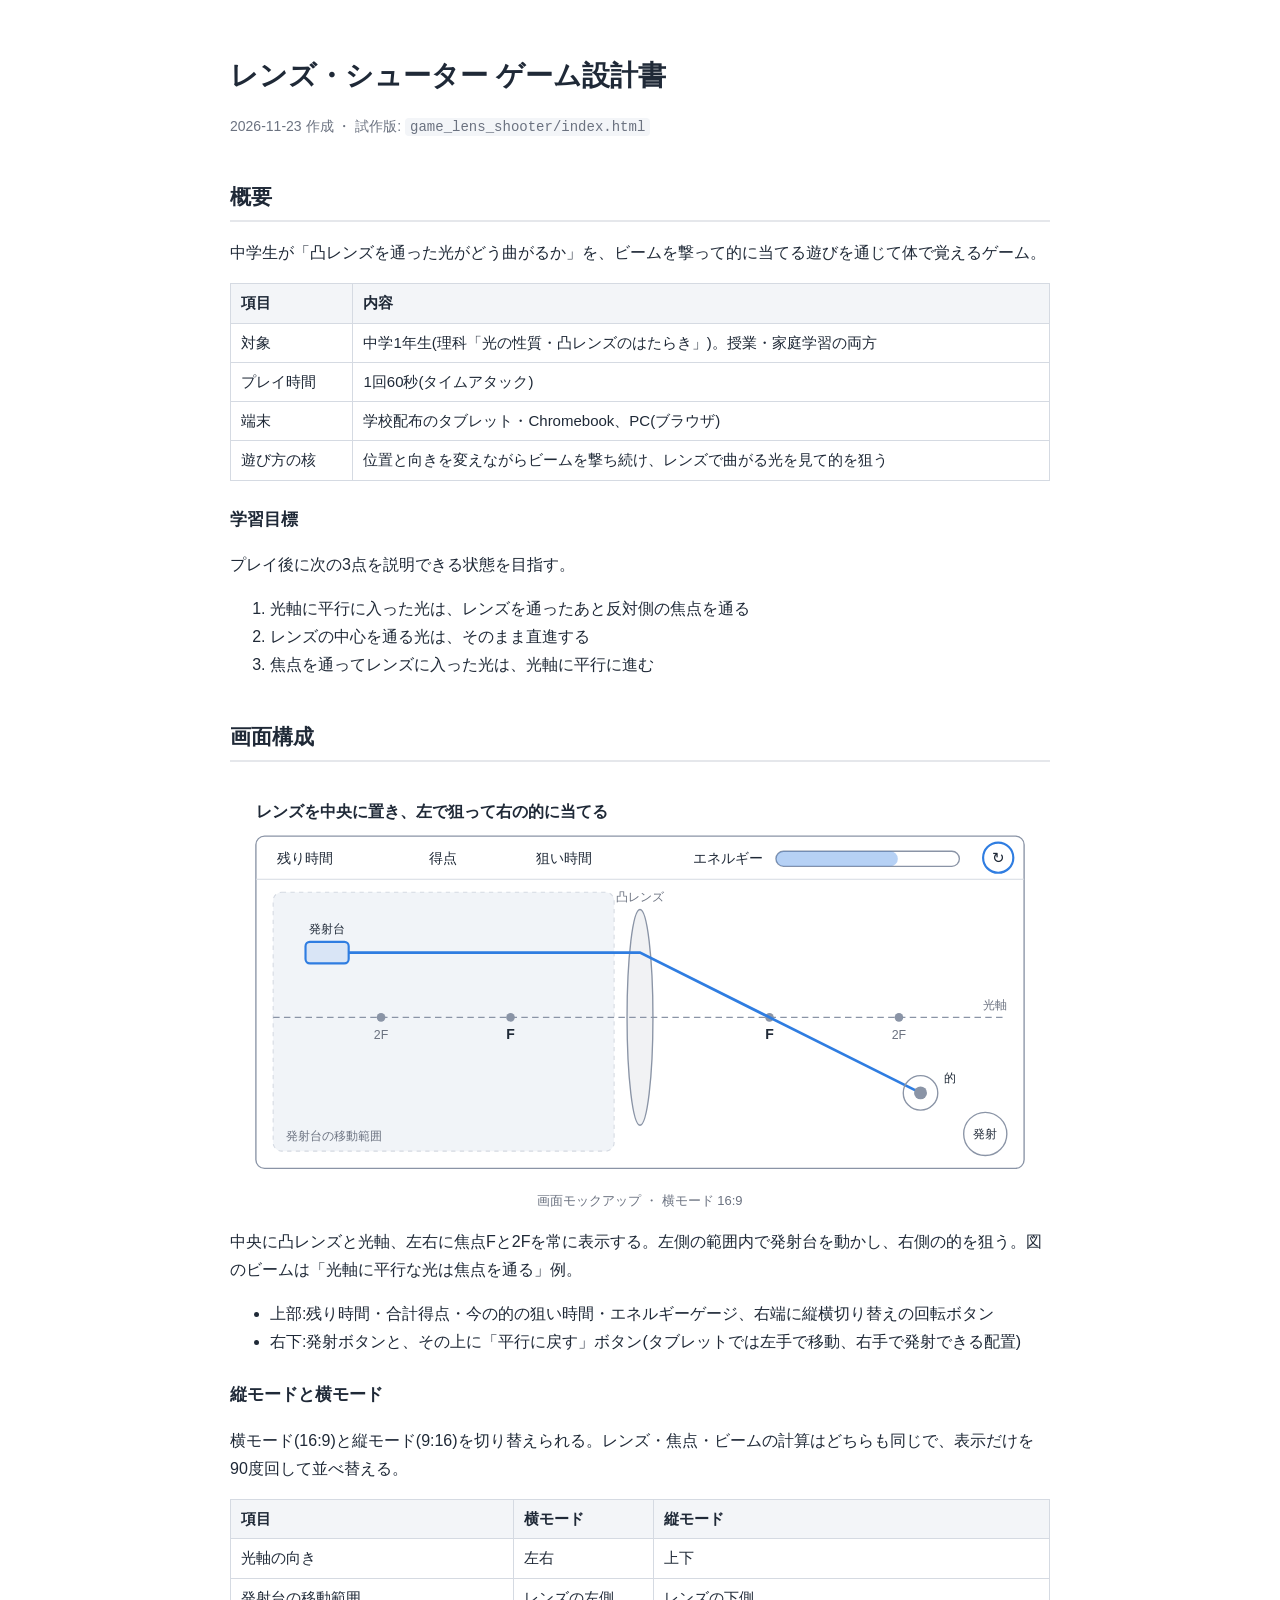
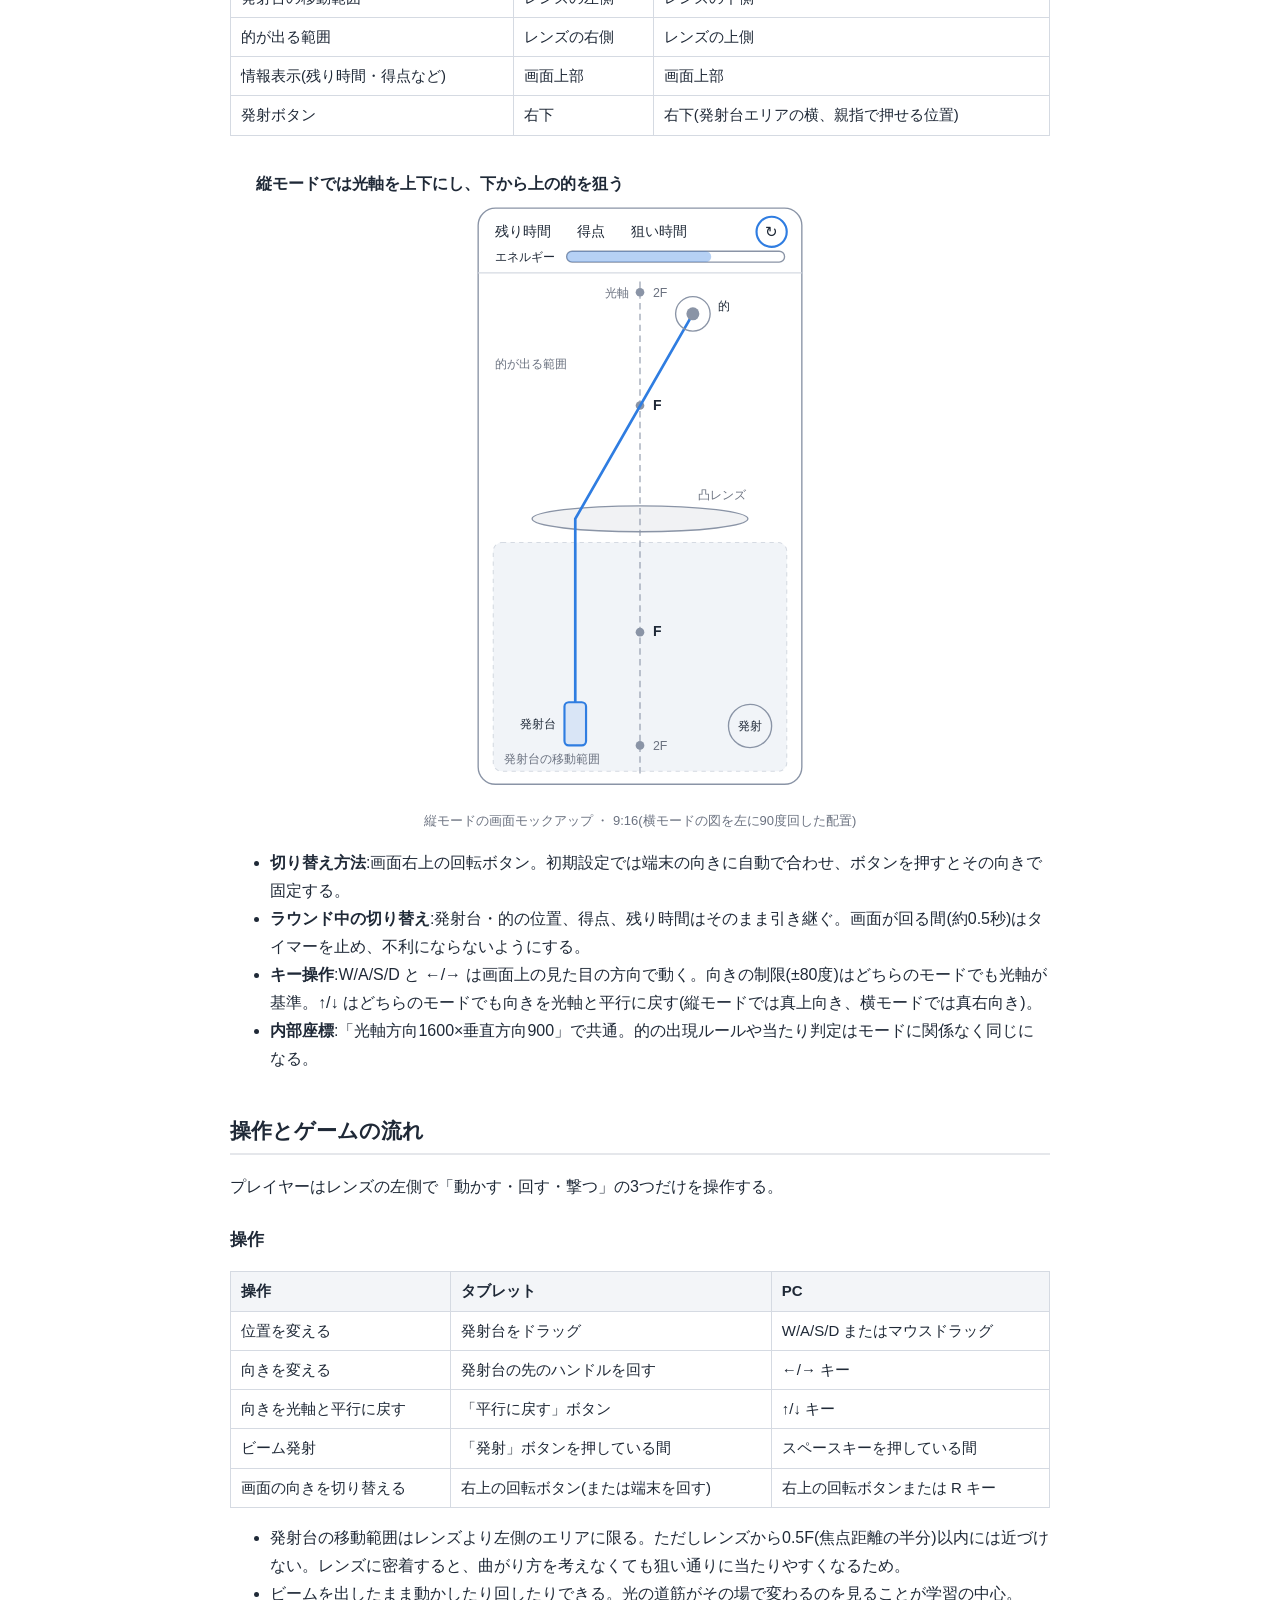
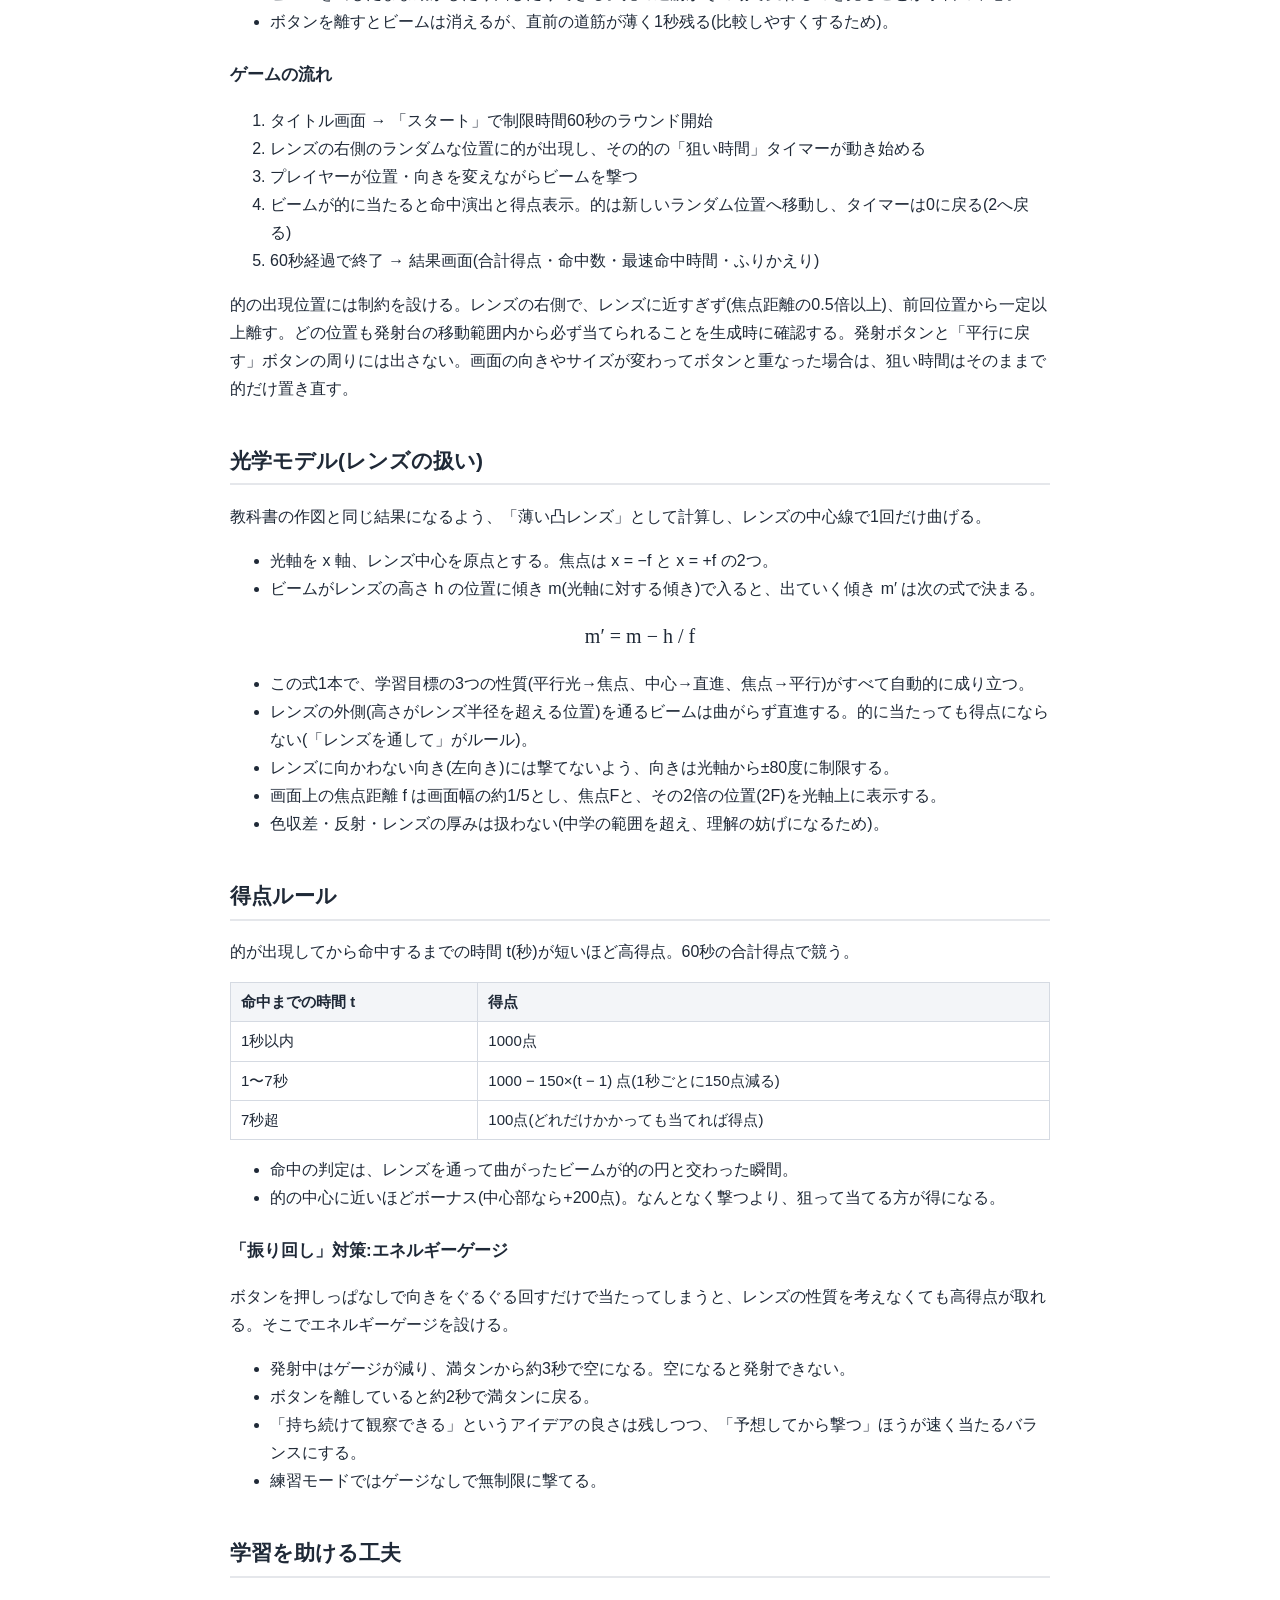
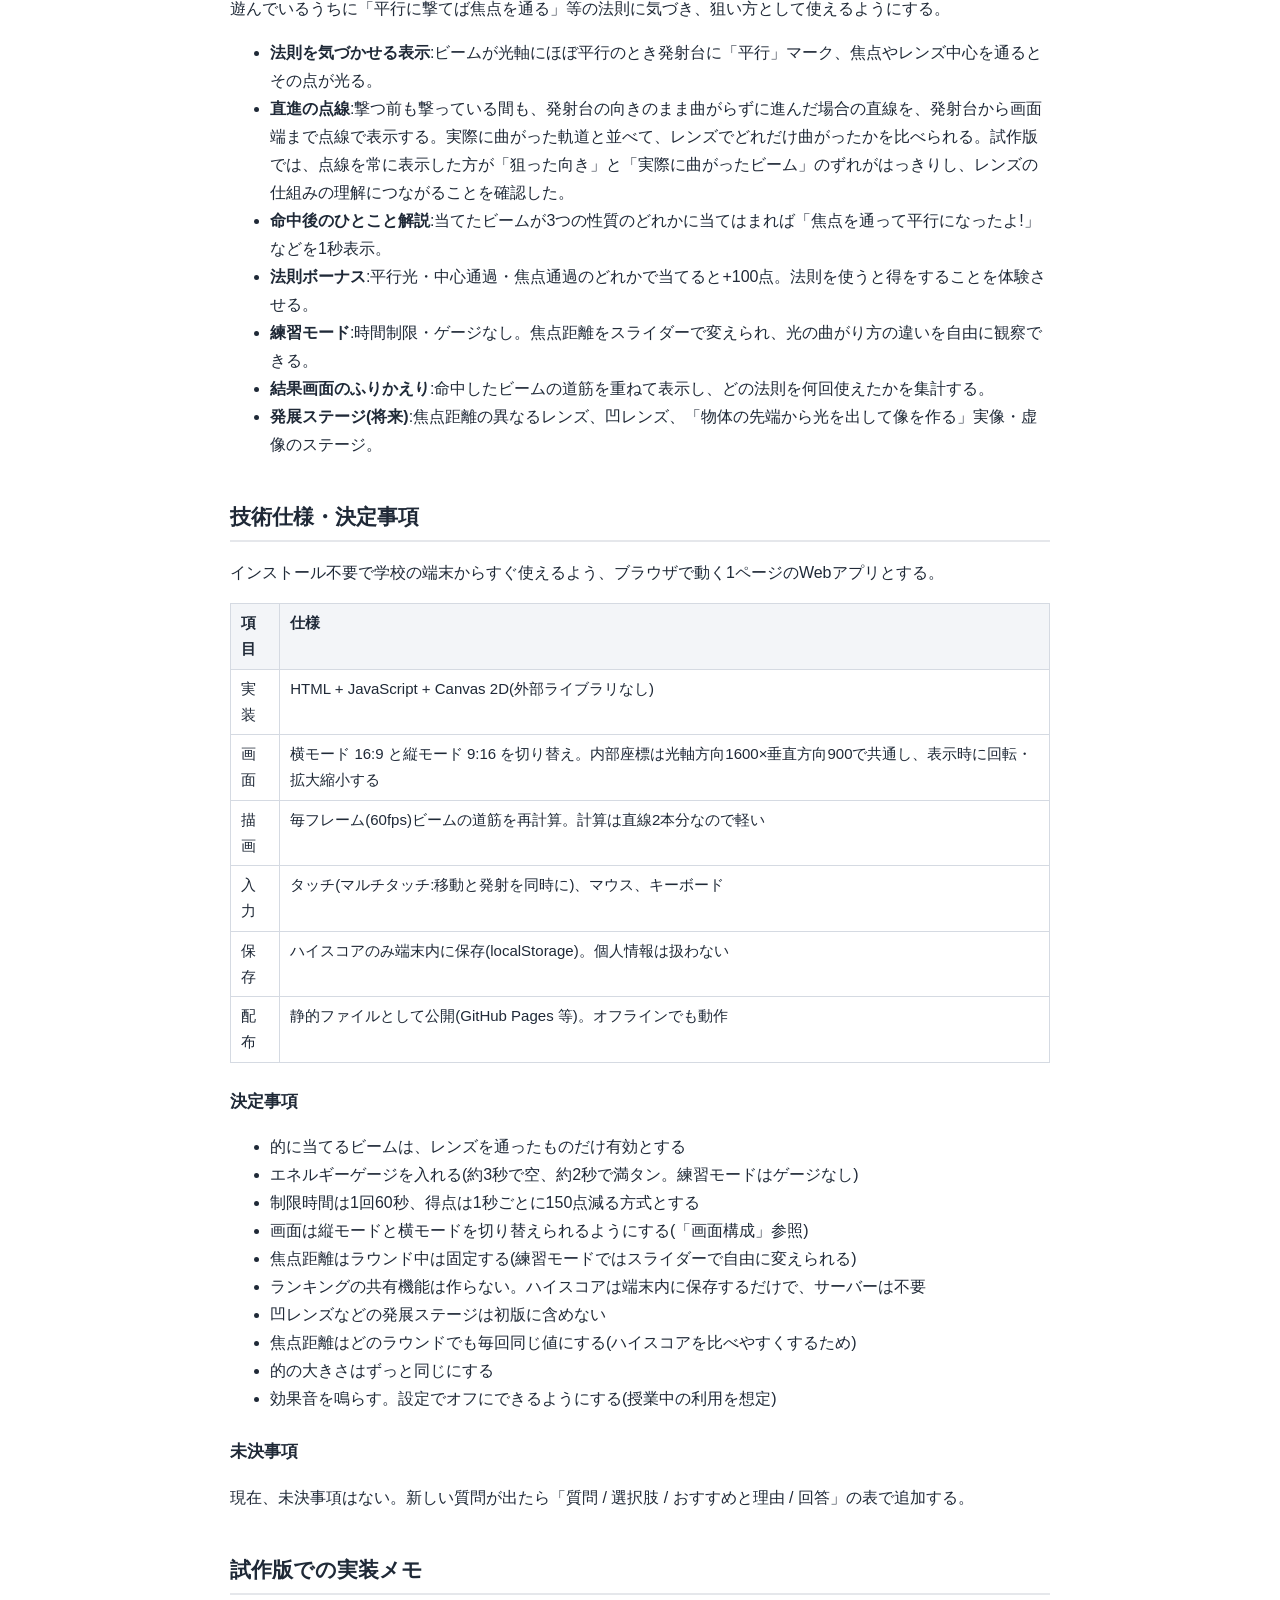
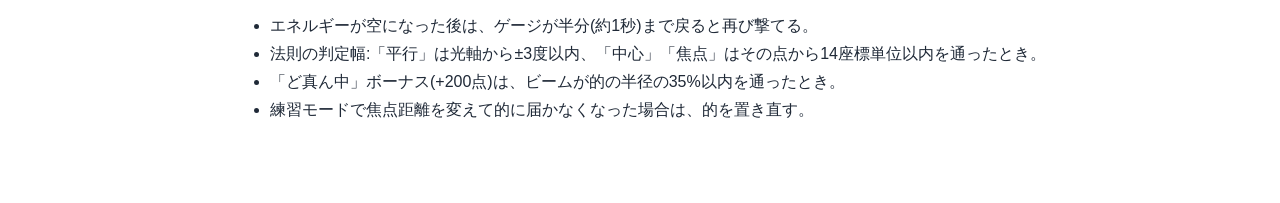
==== docs/design.html @ e532ee66 "レンズ・シューター試作版と設計書を追加 中学生向けに凸レンズのはたらきを学ぶブラウザゲームの試作版。 発射台からビームを撃ち、凸レンズを通して的に当てる(60秒タイムアタック)。  - 薄レンズ近似(" ====
<!DOCTYPE html>
<html lang="ja">
<head>
<meta charset="UTF-8">
<meta name="viewport" content="width=device-width, initial-scale=1">
<title>レンズ・シューター ゲーム設計書</title>
<style>
  body { max-width: 820px; margin: 0 auto; padding: 32px 20px 64px; font-family: "Hiragino Kaku Gothic ProN", "Noto Sans JP", "Yu Gothic", Meiryo, sans-serif; line-height: 1.75; color: #1f2937; }
  h1 { font-size: 28px; margin-bottom: 4px; }
  h2 { font-size: 21px; margin-top: 40px; padding-bottom: 4px; border-bottom: 2px solid #e5e7eb; }
  h3 { font-size: 17px; margin-top: 24px; }
  .meta { color: #6b7280; font-size: 14px; }
  table { border-collapse: collapse; width: 100%; margin: 12px 0; font-size: 15px; }
  th, td { border: 1px solid #d5dae2; padding: 6px 10px; text-align: left; vertical-align: top; }
  th { background: #f3f5f8; }
  figure { margin: 16px 0; }
  figcaption { font-size: 13px; color: #6b7280; text-align: center; }
  svg { width: 100%; height: auto; display: block; }
  .formula { text-align: center; font-size: 20px; font-family: "Times New Roman", serif; margin: 12px 0; }
  code { background: #f3f5f8; padding: 1px 5px; border-radius: 4px; }
</style>
</head>
<body>

<h1>レンズ・シューター ゲーム設計書</h1>
<p class="meta">2026-11-23 作成 ・ 試作版: <code>game_lens_shooter/index.html</code></p>

<h2>概要</h2>
<p>中学生が「凸レンズを通った光がどう曲がるか」を、ビームを撃って的に当てる遊びを通じて体で覚えるゲーム。</p>
<table>
  <tr><th>項目</th><th>内容</th></tr>
  <tr><td>対象</td><td>中学1年生(理科「光の性質・凸レンズのはたらき」)。授業・家庭学習の両方</td></tr>
  <tr><td>プレイ時間</td><td>1回60秒(タイムアタック)</td></tr>
  <tr><td>端末</td><td>学校配布のタブレット・Chromebook、PC(ブラウザ)</td></tr>
  <tr><td>遊び方の核</td><td>位置と向きを変えながらビームを撃ち続け、レンズで曲がる光を見て的を狙う</td></tr>
</table>
<h3>学習目標</h3>
<p>プレイ後に次の3点を説明できる状態を目指す。</p>
<ol>
  <li>光軸に平行に入った光は、レンズを通ったあと反対側の焦点を通る</li>
  <li>レンズの中心を通る光は、そのまま直進する</li>
  <li>焦点を通ってレンズに入った光は、光軸に平行に進む</li>
</ol>

<h2>画面構成</h2>
<figure>
<svg viewBox="0 0 760 380" role="img" aria-label="横モードの画面モックアップ" font-size="13">
  <text x="24" y="34" font-size="15" font-weight="600" fill="#1f2937">レンズを中央に置き、左で狙って右の的に当てる</text>
  <rect x="24" y="52" width="712" height="308" rx="8" fill="none" stroke="#8a94a6" stroke-width="1.25"/>
  <line x1="24" y1="92" x2="736" y2="92" stroke="#d5dae2"/>
  <text x="44" y="77" fill="#1f2937">残り時間</text>
  <text x="184" y="77" fill="#1f2937">得点</text>
  <text x="284" y="77" fill="#1f2937">狙い時間</text>
  <text x="494" y="77" text-anchor="end" fill="#1f2937">エネルギー</text>
  <rect x="506" y="66" width="170" height="14" rx="7" fill="none" stroke="#8a94a6" stroke-width="1.25"/>
  <rect x="506" y="66" width="113" height="14" rx="7" fill="#2f7de1" fill-opacity="0.35"/>
  <circle cx="712" cy="72" r="14" fill="none" stroke="#2f7de1" stroke-width="2"/>
  <text x="712" y="77" text-anchor="middle" font-size="14" fill="#1f2937">↻</text>
  <rect x="40" y="104" width="316" height="240" rx="8" fill="#f1f4f8" stroke="#d5dae2" stroke-dasharray="4 4"/>
  <text x="52" y="334" font-size="11.5" fill="#6b7280">発射台の移動範囲</text>
  <line x1="40" y1="220" x2="720" y2="220" stroke="#8a94a6" stroke-dasharray="6 4"/>
  <circle cx="140" cy="220" r="4" fill="#8a94a6"/><circle cx="260" cy="220" r="4" fill="#8a94a6"/>
  <circle cx="500" cy="220" r="4" fill="#8a94a6"/><circle cx="620" cy="220" r="4" fill="#8a94a6"/>
  <text x="720" y="212" text-anchor="end" font-size="11.5" fill="#6b7280">光軸</text>
  <text x="140" y="240" text-anchor="middle" font-size="11.5" fill="#6b7280">2F</text>
  <text x="260" y="240" text-anchor="middle" font-weight="600" fill="#1f2937">F</text>
  <text x="500" y="240" text-anchor="middle" font-weight="600" fill="#1f2937">F</text>
  <text x="620" y="240" text-anchor="middle" font-size="11.5" fill="#6b7280">2F</text>
  <ellipse cx="380" cy="220" rx="12" ry="100" fill="#8a94a6" fill-opacity="0.12" stroke="#8a94a6" stroke-width="1.25"/>
  <text x="380" y="112" text-anchor="middle" font-size="11.5" fill="#6b7280">凸レンズ</text>
  <path d="M110 160H380L640 290" fill="none" stroke="#2f7de1" stroke-width="2.5"/>
  <rect x="70" y="150" width="40" height="20" rx="4" fill="#2f7de1" fill-opacity="0.12" stroke="#2f7de1" stroke-width="2"/>
  <text x="90" y="142" text-anchor="middle" font-size="11.5" fill="#1f2937">発射台</text>
  <circle cx="640" cy="290" r="16" fill="none" stroke="#8a94a6" stroke-width="1.25"/>
  <circle cx="640" cy="290" r="6" fill="#8a94a6"/>
  <text x="662" y="280" font-size="11.5" fill="#1f2937">的</text>
  <circle cx="700" cy="328" r="20" fill="none" stroke="#8a94a6" stroke-width="1.25"/>
  <text x="700" y="332" text-anchor="middle" font-size="11.5" fill="#1f2937">発射</text>
</svg>
<figcaption>画面モックアップ ・ 横モード 16:9</figcaption>
</figure>
<p>中央に凸レンズと光軸、左右に焦点Fと2Fを常に表示する。左側の範囲内で発射台を動かし、右側の的を狙う。図のビームは「光軸に平行な光は焦点を通る」例。</p>
<ul>
  <li>上部:残り時間・合計得点・今の的の狙い時間・エネルギーゲージ、右端に縦横切り替えの回転ボタン</li>
  <li>右下:発射ボタンと、その上に「平行に戻す」ボタン(タブレットでは左手で移動、右手で発射できる配置)</li>
</ul>

<h3>縦モードと横モード</h3>
<p>横モード(16:9)と縦モード(9:16)を切り替えられる。レンズ・焦点・ビームの計算はどちらも同じで、表示だけを90度回して並べ替える。</p>
<table>
  <tr><th>項目</th><th>横モード</th><th>縦モード</th></tr>
  <tr><td>光軸の向き</td><td>左右</td><td>上下</td></tr>
  <tr><td>発射台の移動範囲</td><td>レンズの左側</td><td>レンズの下側</td></tr>
  <tr><td>的が出る範囲</td><td>レンズの右側</td><td>レンズの上側</td></tr>
  <tr><td>情報表示(残り時間・得点など)</td><td>画面上部</td><td>画面上部</td></tr>
  <tr><td>発射ボタン</td><td>右下</td><td>右下(発射台エリアの横、親指で押せる位置)</td></tr>
</table>
<figure>
<svg viewBox="0 0 760 610" role="img" aria-label="縦モードの画面モックアップ" font-size="13">
  <text x="24" y="34" font-size="15" font-weight="600" fill="#1f2937">縦モードでは光軸を上下にし、下から上の的を狙う</text>
  <rect x="230" y="52" width="300" height="534" rx="16" fill="none" stroke="#8a94a6" stroke-width="1.25"/>
  <line x1="230" y1="112" x2="530" y2="112" stroke="#d5dae2"/>
  <text x="246" y="78" fill="#1f2937">残り時間</text>
  <text x="322" y="78" fill="#1f2937">得点</text>
  <text x="372" y="78" fill="#1f2937">狙い時間</text>
  <text x="246" y="101" font-size="11.5" fill="#1f2937">エネルギー</text>
  <rect x="312" y="92" width="202" height="10" rx="5" fill="none" stroke="#8a94a6" stroke-width="1.25"/>
  <rect x="312" y="92" width="134" height="10" rx="5" fill="#2f7de1" fill-opacity="0.35"/>
  <circle cx="502" cy="74" r="14" fill="none" stroke="#2f7de1" stroke-width="2"/>
  <text x="502" y="79" text-anchor="middle" font-size="14" fill="#1f2937">↻</text>
  <rect x="244" y="362" width="272" height="212" rx="8" fill="#f1f4f8" stroke="#d5dae2" stroke-dasharray="4 4"/>
  <text x="254" y="566" font-size="11.5" fill="#6b7280">発射台の移動範囲</text>
  <line x1="380" y1="120" x2="380" y2="578" stroke="#8a94a6" stroke-dasharray="6 4"/>
  <circle cx="380" cy="130" r="4" fill="#8a94a6"/><circle cx="380" cy="235" r="4" fill="#8a94a6"/>
  <circle cx="380" cy="445" r="4" fill="#8a94a6"/><circle cx="380" cy="550" r="4" fill="#8a94a6"/>
  <text x="370" y="134" text-anchor="end" font-size="11.5" fill="#6b7280">光軸</text>
  <text x="392" y="134" font-size="11.5" fill="#6b7280">2F</text>
  <text x="392" y="239" font-weight="600" fill="#1f2937">F</text>
  <text x="392" y="449" font-weight="600" fill="#1f2937">F</text>
  <text x="392" y="554" font-size="11.5" fill="#6b7280">2F</text>
  <ellipse cx="380" cy="340" rx="100" ry="12" fill="#8a94a6" fill-opacity="0.12" stroke="#8a94a6" stroke-width="1.25"/>
  <text x="478" y="322" text-anchor="end" font-size="11.5" fill="#6b7280">凸レンズ</text>
  <text x="246" y="200" font-size="11.5" fill="#6b7280">的が出る範囲</text>
  <path d="M320 510V340L429 150" fill="none" stroke="#2f7de1" stroke-width="2.5"/>
  <rect x="310" y="510" width="20" height="40" rx="4" fill="#2f7de1" fill-opacity="0.12" stroke="#2f7de1" stroke-width="2"/>
  <text x="302" y="534" text-anchor="end" font-size="11.5" fill="#1f2937">発射台</text>
  <circle cx="429" cy="150" r="16" fill="none" stroke="#8a94a6" stroke-width="1.25"/>
  <circle cx="429" cy="150" r="6" fill="#8a94a6"/>
  <text x="452" y="146" font-size="11.5" fill="#1f2937">的</text>
  <circle cx="482" cy="532" r="20" fill="none" stroke="#8a94a6" stroke-width="1.25"/>
  <text x="482" y="536" text-anchor="middle" font-size="11.5" fill="#1f2937">発射</text>
</svg>
<figcaption>縦モードの画面モックアップ ・ 9:16(横モードの図を左に90度回した配置)</figcaption>
</figure>
<ul>
  <li><b>切り替え方法</b>:画面右上の回転ボタン。初期設定では端末の向きに自動で合わせ、ボタンを押すとその向きで固定する。</li>
  <li><b>ラウンド中の切り替え</b>:発射台・的の位置、得点、残り時間はそのまま引き継ぐ。画面が回る間(約0.5秒)はタイマーを止め、不利にならないようにする。</li>
  <li><b>キー操作</b>:W/A/S/D と ←/→ は画面上の見た目の方向で動く。向きの制限(±80度)はどちらのモードでも光軸が基準。↑/↓ はどちらのモードでも向きを光軸と平行に戻す(縦モードでは真上向き、横モードでは真右向き)。</li>
  <li><b>内部座標</b>:「光軸方向1600×垂直方向900」で共通。的の出現ルールや当たり判定はモードに関係なく同じになる。</li>
</ul>

<h2>操作とゲームの流れ</h2>
<p>プレイヤーはレンズの左側で「動かす・回す・撃つ」の3つだけを操作する。</p>
<h3>操作</h3>
<table>
  <tr><th>操作</th><th>タブレット</th><th>PC</th></tr>
  <tr><td>位置を変える</td><td>発射台をドラッグ</td><td>W/A/S/D またはマウスドラッグ</td></tr>
  <tr><td>向きを変える</td><td>発射台の先のハンドルを回す</td><td>←/→ キー</td></tr>
  <tr><td>向きを光軸と平行に戻す</td><td>「平行に戻す」ボタン</td><td>↑/↓ キー</td></tr>
  <tr><td>ビーム発射</td><td>「発射」ボタンを押している間</td><td>スペースキーを押している間</td></tr>
  <tr><td>画面の向きを切り替える</td><td>右上の回転ボタン(または端末を回す)</td><td>右上の回転ボタンまたは R キー</td></tr>
</table>
<ul>
  <li>発射台の移動範囲はレンズより左側のエリアに限る。ただしレンズから0.5F(焦点距離の半分)以内には近づけない。レンズに密着すると、曲がり方を考えなくても狙い通りに当たりやすくなるため。</li>
  <li>ビームを出したまま動かしたり回したりできる。光の道筋がその場で変わるのを見ることが学習の中心。</li>
  <li>ボタンを離すとビームは消えるが、直前の道筋が薄く1秒残る(比較しやすくするため)。</li>
</ul>
<h3>ゲームの流れ</h3>
<ol>
  <li>タイトル画面 → 「スタート」で制限時間60秒のラウンド開始</li>
  <li>レンズの右側のランダムな位置に的が出現し、その的の「狙い時間」タイマーが動き始める</li>
  <li>プレイヤーが位置・向きを変えながらビームを撃つ</li>
  <li>ビームが的に当たると命中演出と得点表示。的は新しいランダム位置へ移動し、タイマーは0に戻る(2へ戻る)</li>
  <li>60秒経過で終了 → 結果画面(合計得点・命中数・最速命中時間・ふりかえり)</li>
</ol>
<p>的の出現位置には制約を設ける。レンズの右側で、レンズに近すぎず(焦点距離の0.5倍以上)、前回位置から一定以上離す。どの位置も発射台の移動範囲内から必ず当てられることを生成時に確認する。発射ボタンと「平行に戻す」ボタンの周りには出さない。画面の向きやサイズが変わってボタンと重なった場合は、狙い時間はそのままで的だけ置き直す。</p>

<h2>光学モデル(レンズの扱い)</h2>
<p>教科書の作図と同じ結果になるよう、「薄い凸レンズ」として計算し、レンズの中心線で1回だけ曲げる。</p>
<ul>
  <li>光軸を x 軸、レンズ中心を原点とする。焦点は x = −f と x = +f の2つ。</li>
  <li>ビームがレンズの高さ h の位置に傾き m(光軸に対する傾き)で入ると、出ていく傾き m′ は次の式で決まる。</li>
</ul>
<p class="formula">m′ = m − h / f</p>
<ul>
  <li>この式1本で、学習目標の3つの性質(平行光→焦点、中心→直進、焦点→平行)がすべて自動的に成り立つ。</li>
  <li>レンズの外側(高さがレンズ半径を超える位置)を通るビームは曲がらず直進する。的に当たっても得点にならない(「レンズを通して」がルール)。</li>
  <li>レンズに向かわない向き(左向き)には撃てないよう、向きは光軸から±80度に制限する。</li>
  <li>画面上の焦点距離 f は画面幅の約1/5とし、焦点Fと、その2倍の位置(2F)を光軸上に表示する。</li>
  <li>色収差・反射・レンズの厚みは扱わない(中学の範囲を超え、理解の妨げになるため)。</li>
</ul>

<h2>得点ルール</h2>
<p>的が出現してから命中するまでの時間 t(秒)が短いほど高得点。60秒の合計得点で競う。</p>
<table>
  <tr><th>命中までの時間 t</th><th>得点</th></tr>
  <tr><td>1秒以内</td><td>1000点</td></tr>
  <tr><td>1〜7秒</td><td>1000 − 150×(t − 1) 点(1秒ごとに150点減る)</td></tr>
  <tr><td>7秒超</td><td>100点(どれだけかかっても当てれば得点)</td></tr>
</table>
<ul>
  <li>命中の判定は、レンズを通って曲がったビームが的の円と交わった瞬間。</li>
  <li>的の中心に近いほどボーナス(中心部なら+200点)。なんとなく撃つより、狙って当てる方が得になる。</li>
</ul>
<h3>「振り回し」対策:エネルギーゲージ</h3>
<p>ボタンを押しっぱなしで向きをぐるぐる回すだけで当たってしまうと、レンズの性質を考えなくても高得点が取れる。そこでエネルギーゲージを設ける。</p>
<ul>
  <li>発射中はゲージが減り、満タンから約3秒で空になる。空になると発射できない。</li>
  <li>ボタンを離していると約2秒で満タンに戻る。</li>
  <li>「持ち続けて観察できる」というアイデアの良さは残しつつ、「予想してから撃つ」ほうが速く当たるバランスにする。</li>
  <li>練習モードではゲージなしで無制限に撃てる。</li>
</ul>

<h2>学習を助ける工夫</h2>
<p>遊んでいるうちに「平行に撃てば焦点を通る」等の法則に気づき、狙い方として使えるようにする。</p>
<ul>
  <li><b>法則を気づかせる表示</b>:ビームが光軸にほぼ平行のとき発射台に「平行」マーク、焦点やレンズ中心を通るとその点が光る。</li>
  <li><b>直進の点線</b>:撃つ前も撃っている間も、発射台の向きのまま曲がらずに進んだ場合の直線を、発射台から画面端まで点線で表示する。実際に曲がった軌道と並べて、レンズでどれだけ曲がったかを比べられる。試作版では、点線を常に表示した方が「狙った向き」と「実際に曲がったビーム」のずれがはっきりし、レンズの仕組みの理解につながることを確認した。</li>
  <li><b>命中後のひとこと解説</b>:当てたビームが3つの性質のどれかに当てはまれば「焦点を通って平行になったよ!」などを1秒表示。</li>
  <li><b>法則ボーナス</b>:平行光・中心通過・焦点通過のどれかで当てると+100点。法則を使うと得をすることを体験させる。</li>
  <li><b>練習モード</b>:時間制限・ゲージなし。焦点距離をスライダーで変えられ、光の曲がり方の違いを自由に観察できる。</li>
  <li><b>結果画面のふりかえり</b>:命中したビームの道筋を重ねて表示し、どの法則を何回使えたかを集計する。</li>
  <li><b>発展ステージ(将来)</b>:焦点距離の異なるレンズ、凹レンズ、「物体の先端から光を出して像を作る」実像・虚像のステージ。</li>
</ul>

<h2>技術仕様・決定事項</h2>
<p>インストール不要で学校の端末からすぐ使えるよう、ブラウザで動く1ページのWebアプリとする。</p>
<table>
  <tr><th>項目</th><th>仕様</th></tr>
  <tr><td>実装</td><td>HTML + JavaScript + Canvas 2D(外部ライブラリなし)</td></tr>
  <tr><td>画面</td><td>横モード 16:9 と縦モード 9:16 を切り替え。内部座標は光軸方向1600×垂直方向900で共通し、表示時に回転・拡大縮小する</td></tr>
  <tr><td>描画</td><td>毎フレーム(60fps)ビームの道筋を再計算。計算は直線2本分なので軽い</td></tr>
  <tr><td>入力</td><td>タッチ(マルチタッチ:移動と発射を同時に)、マウス、キーボード</td></tr>
  <tr><td>保存</td><td>ハイスコアのみ端末内に保存(localStorage)。個人情報は扱わない</td></tr>
  <tr><td>配布</td><td>静的ファイルとして公開(GitHub Pages 等)。オフラインでも動作</td></tr>
</table>
<h3>決定事項</h3>
<ul>
  <li>的に当てるビームは、レンズを通ったものだけ有効とする</li>
  <li>エネルギーゲージを入れる(約3秒で空、約2秒で満タン。練習モードはゲージなし)</li>
  <li>制限時間は1回60秒、得点は1秒ごとに150点減る方式とする</li>
  <li>画面は縦モードと横モードを切り替えられるようにする(「画面構成」参照)</li>
  <li>焦点距離はラウンド中は固定する(練習モードではスライダーで自由に変えられる)</li>
  <li>ランキングの共有機能は作らない。ハイスコアは端末内に保存するだけで、サーバーは不要</li>
  <li>凹レンズなどの発展ステージは初版に含めない</li>
  <li>焦点距離はどのラウンドでも毎回同じ値にする(ハイスコアを比べやすくするため)</li>
  <li>的の大きさはずっと同じにする</li>
  <li>効果音を鳴らす。設定でオフにできるようにする(授業中の利用を想定)</li>
</ul>
<h3>未決事項</h3>
<p>現在、未決事項はない。新しい質問が出たら「質問 / 選択肢 / おすすめと理由 / 回答」の表で追加する。</p>

<h2>試作版での実装メモ</h2>
<ul>
  <li>エネルギーが空になった後は、ゲージが半分(約1秒)まで戻ると再び撃てる。</li>
  <li>法則の判定幅:「平行」は光軸から±3度以内、「中心」「焦点」はその点から14座標単位以内を通ったとき。</li>
  <li>「ど真ん中」ボーナス(+200点)は、ビームが的の半径の35%以内を通ったとき。</li>
  <li>練習モードで焦点距離を変えて的に届かなくなった場合は、的を置き直す。</li>
</ul>

</body>
</html>
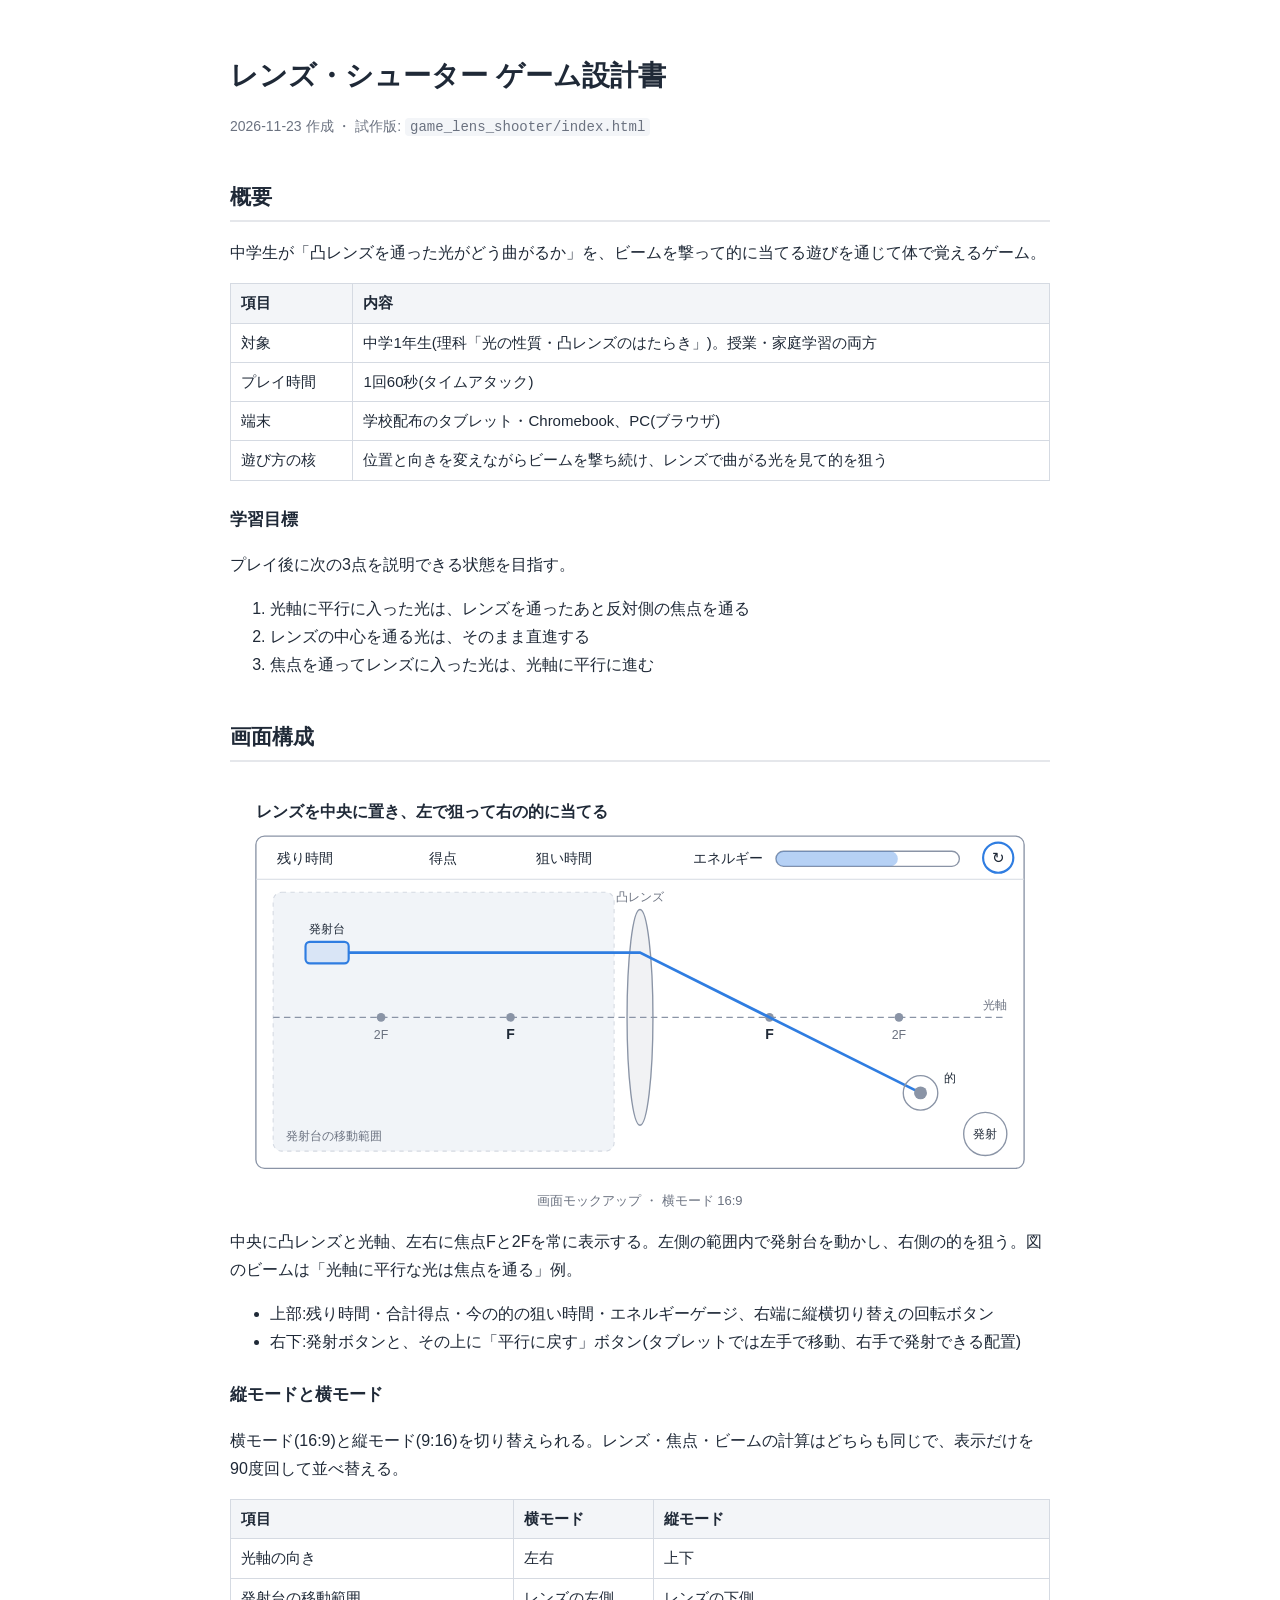
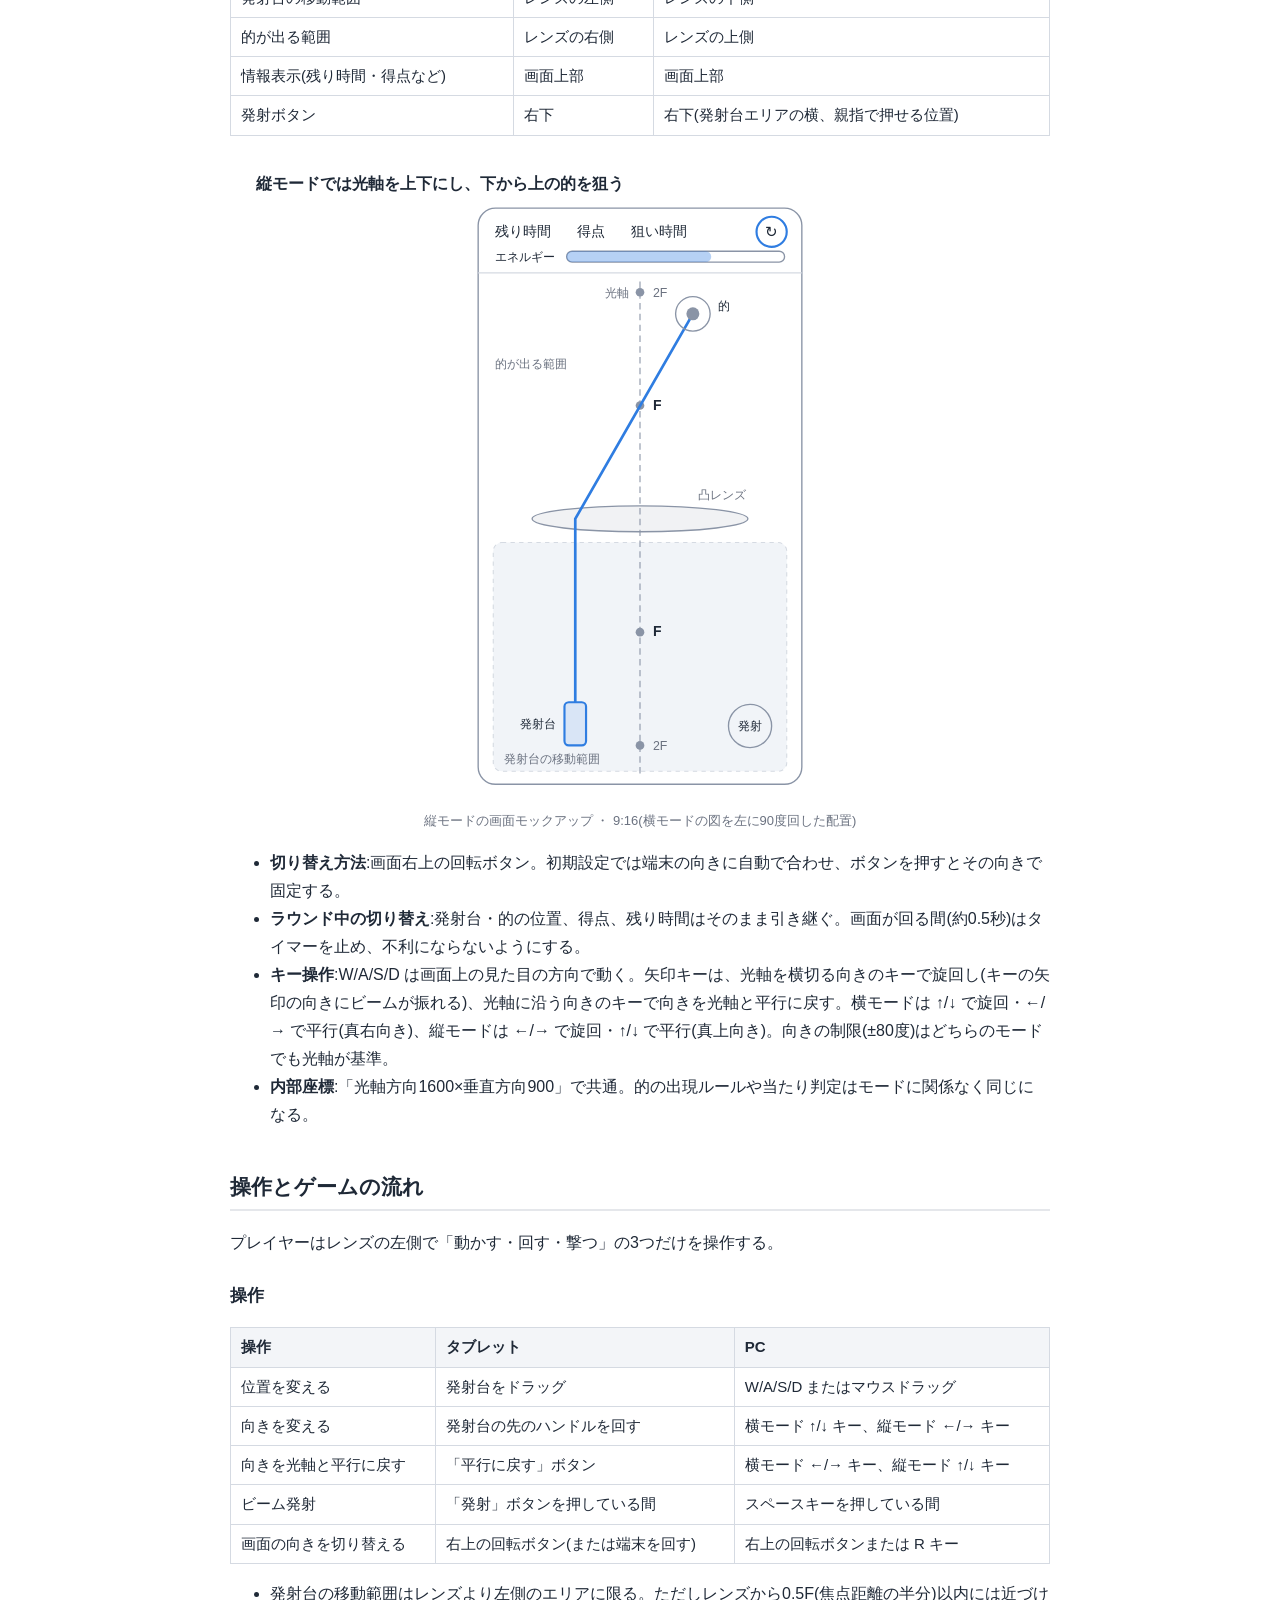
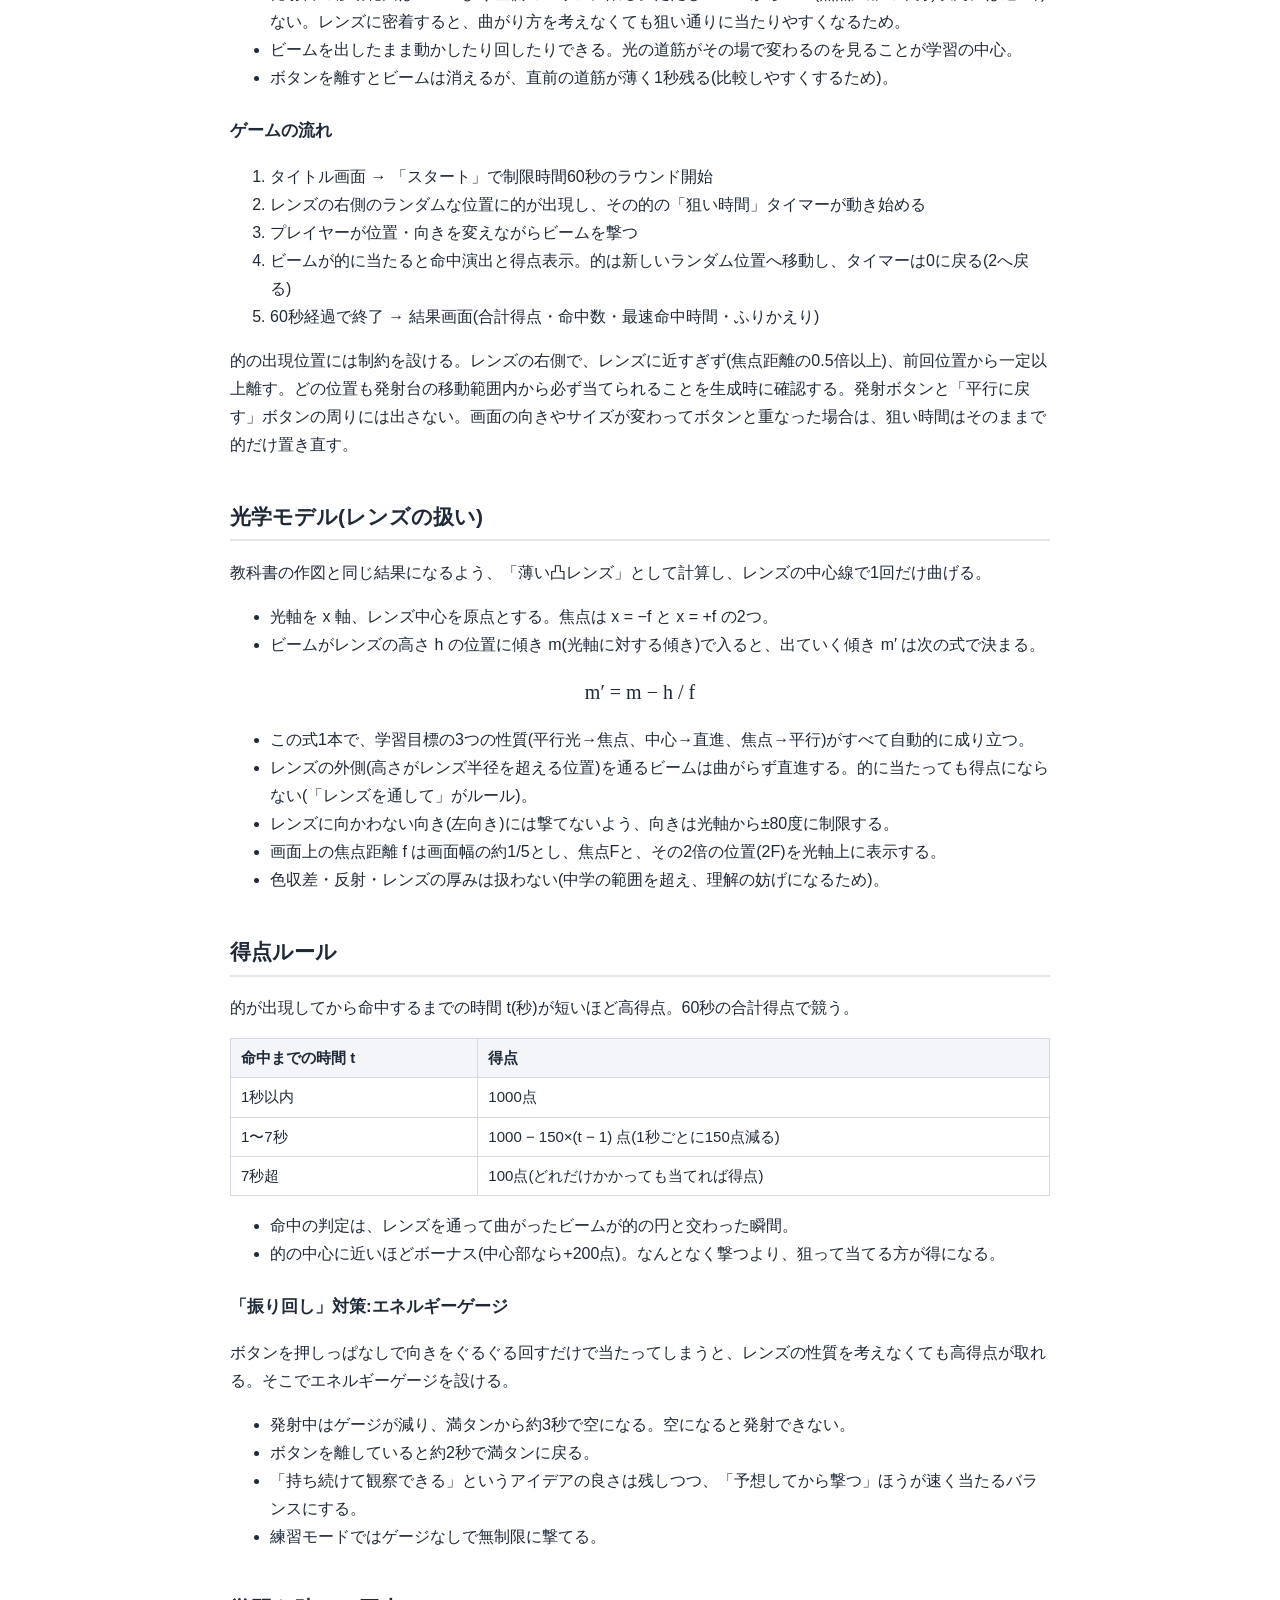
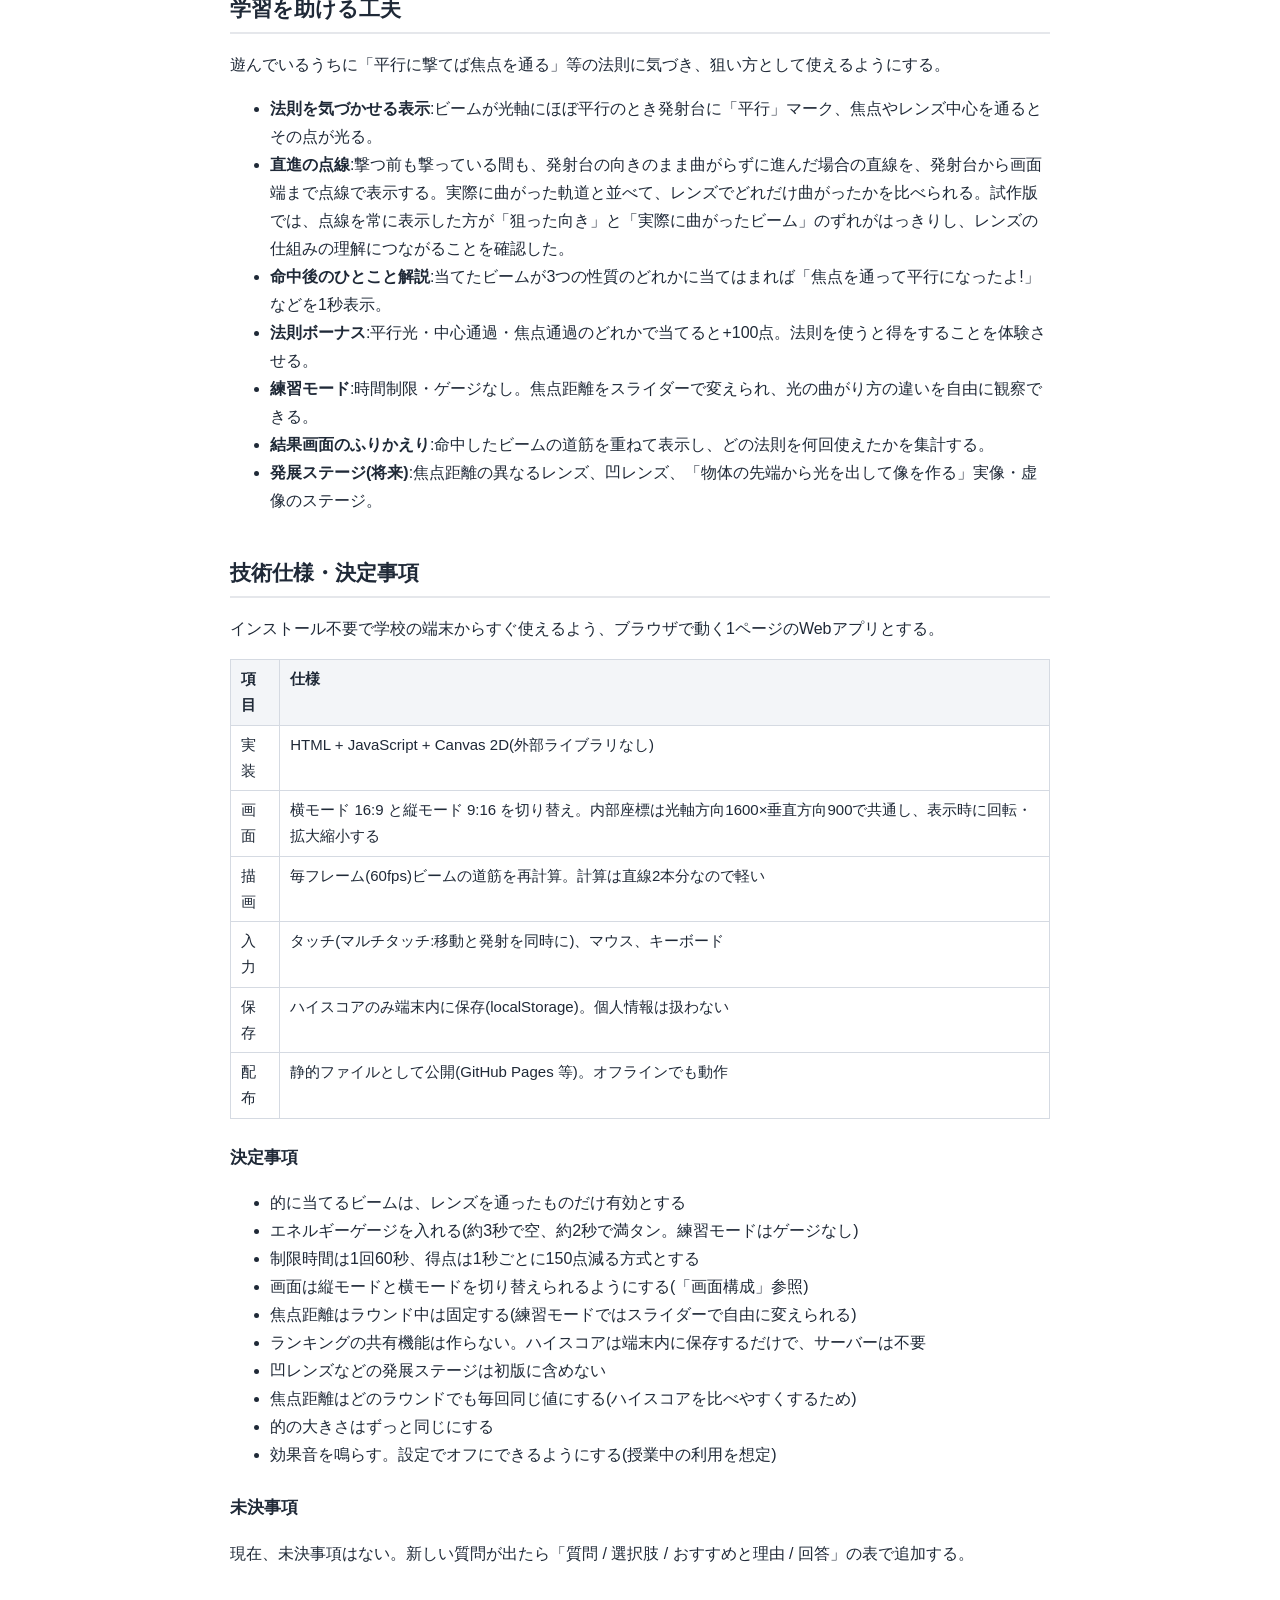
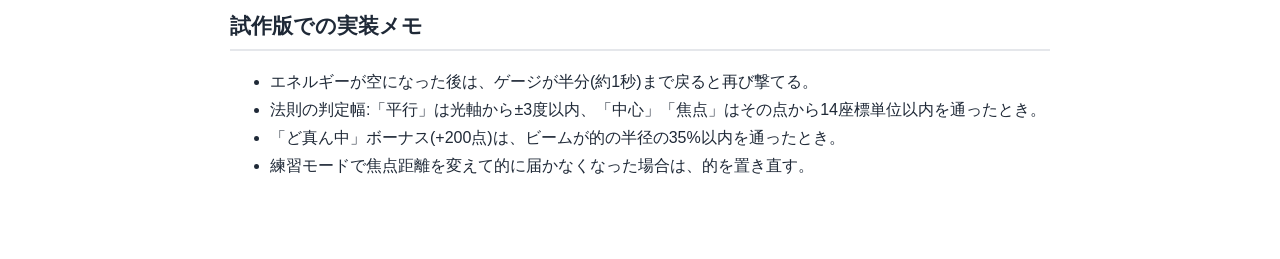
==== commit 4b43eb86: "横モードの矢印キーを ↑/↓ で旋回、←/→ で平行リセットに変更 矢印キーは「光軸を横切る向きで旋回、光軸に沿う向きで平行に戻す」に統一。 横モード(光軸が左右)は ↑/↓ 旋回・←/→ 平行、縦モ" ====
--- a/docs/design.html
+++ b/docs/design.html
@@ -135,7 +135,7 @@
 <ul>
   <li><b>切り替え方法</b>:画面右上の回転ボタン。初期設定では端末の向きに自動で合わせ、ボタンを押すとその向きで固定する。</li>
   <li><b>ラウンド中の切り替え</b>:発射台・的の位置、得点、残り時間はそのまま引き継ぐ。画面が回る間(約0.5秒)はタイマーを止め、不利にならないようにする。</li>
-  <li><b>キー操作</b>:W/A/S/D と ←/→ は画面上の見た目の方向で動く。向きの制限(±80度)はどちらのモードでも光軸が基準。↑/↓ はどちらのモードでも向きを光軸と平行に戻す(縦モードでは真上向き、横モードでは真右向き)。</li>
+  <li><b>キー操作</b>:W/A/S/D は画面上の見た目の方向で動く。矢印キーは、光軸を横切る向きのキーで旋回し(キーの矢印の向きにビームが振れる)、光軸に沿う向きのキーで向きを光軸と平行に戻す。横モードは ↑/↓ で旋回・←/→ で平行(真右向き)、縦モードは ←/→ で旋回・↑/↓ で平行(真上向き)。向きの制限(±80度)はどちらのモードでも光軸が基準。</li>
   <li><b>内部座標</b>:「光軸方向1600×垂直方向900」で共通。的の出現ルールや当たり判定はモードに関係なく同じになる。</li>
 </ul>
 
@@ -145,8 +145,8 @@
 <table>
   <tr><th>操作</th><th>タブレット</th><th>PC</th></tr>
   <tr><td>位置を変える</td><td>発射台をドラッグ</td><td>W/A/S/D またはマウスドラッグ</td></tr>
-  <tr><td>向きを変える</td><td>発射台の先のハンドルを回す</td><td>←/→ キー</td></tr>
-  <tr><td>向きを光軸と平行に戻す</td><td>「平行に戻す」ボタン</td><td>↑/↓ キー</td></tr>
+  <tr><td>向きを変える</td><td>発射台の先のハンドルを回す</td><td>横モード ↑/↓ キー、縦モード ←/→ キー</td></tr>
+  <tr><td>向きを光軸と平行に戻す</td><td>「平行に戻す」ボタン</td><td>横モード ←/→ キー、縦モード ↑/↓ キー</td></tr>
   <tr><td>ビーム発射</td><td>「発射」ボタンを押している間</td><td>スペースキーを押している間</td></tr>
   <tr><td>画面の向きを切り替える</td><td>右上の回転ボタン(または端末を回す)</td><td>右上の回転ボタンまたは R キー</td></tr>
 </table>
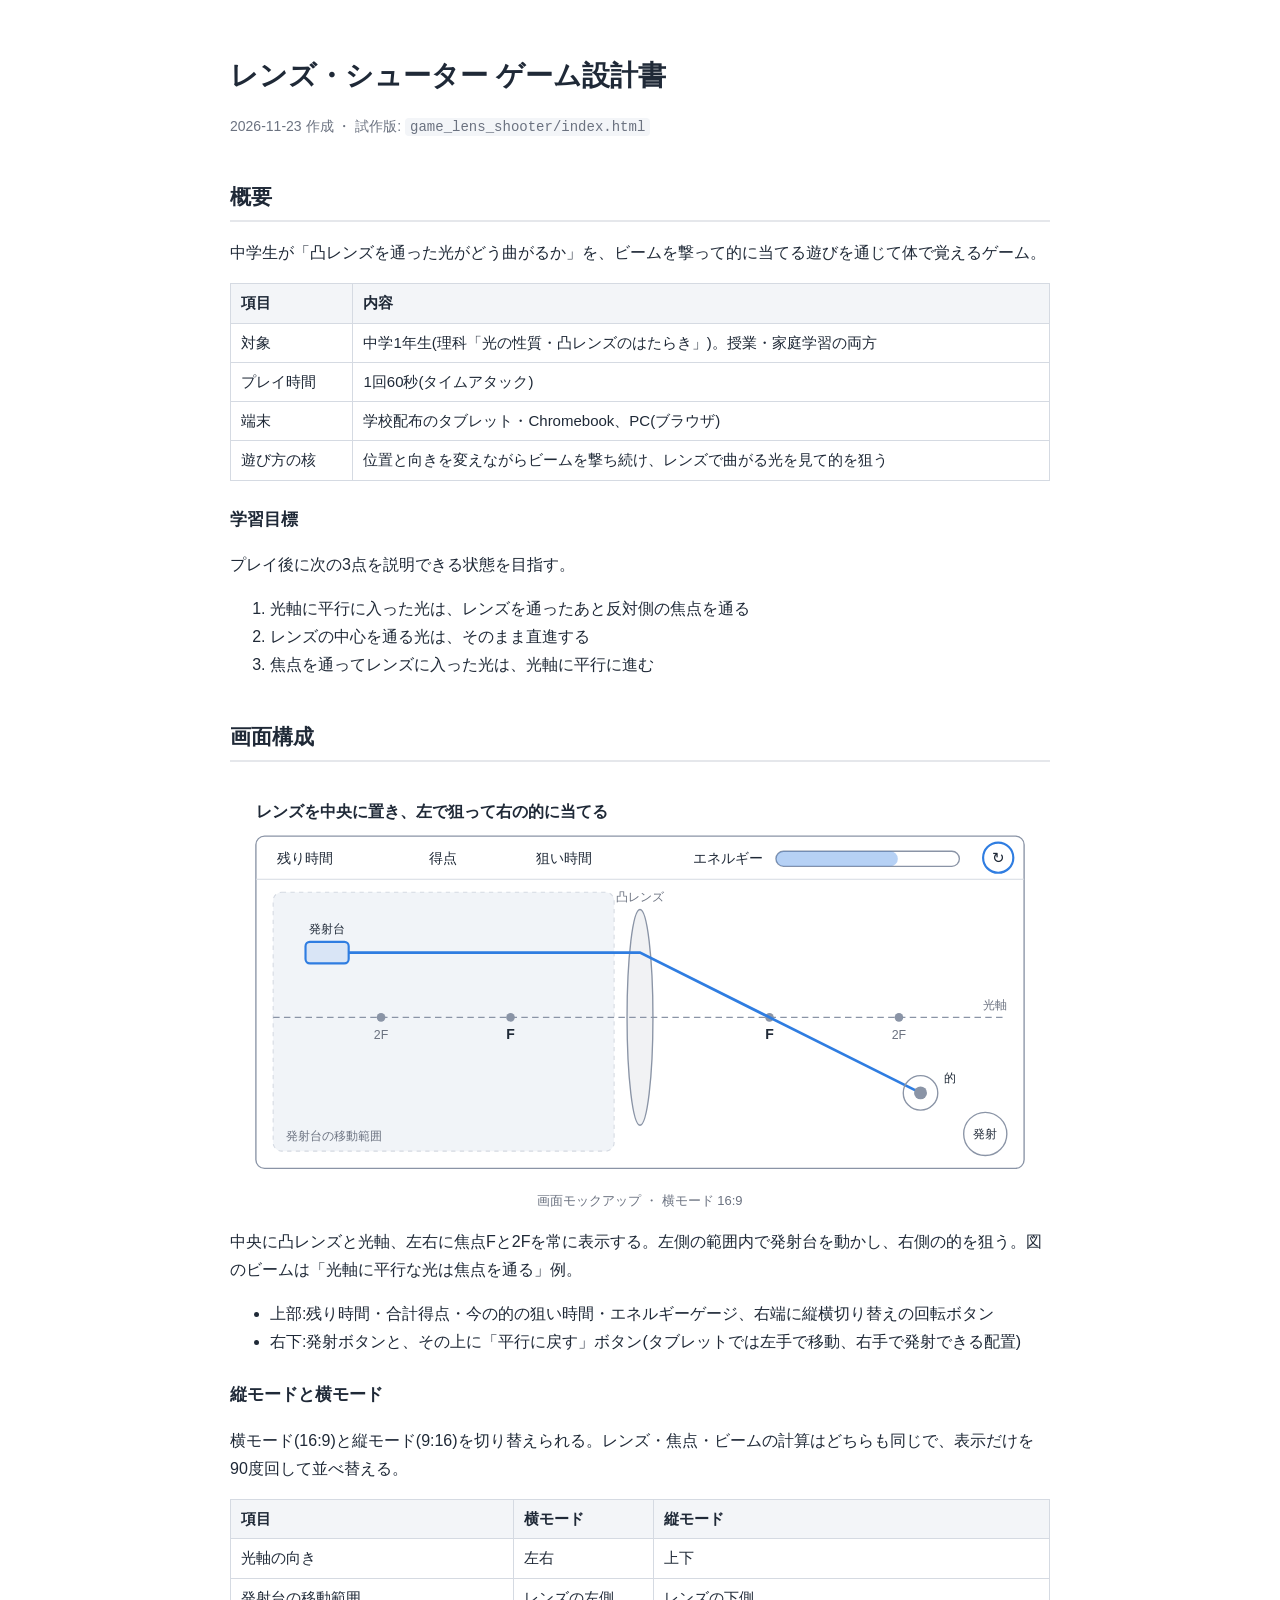
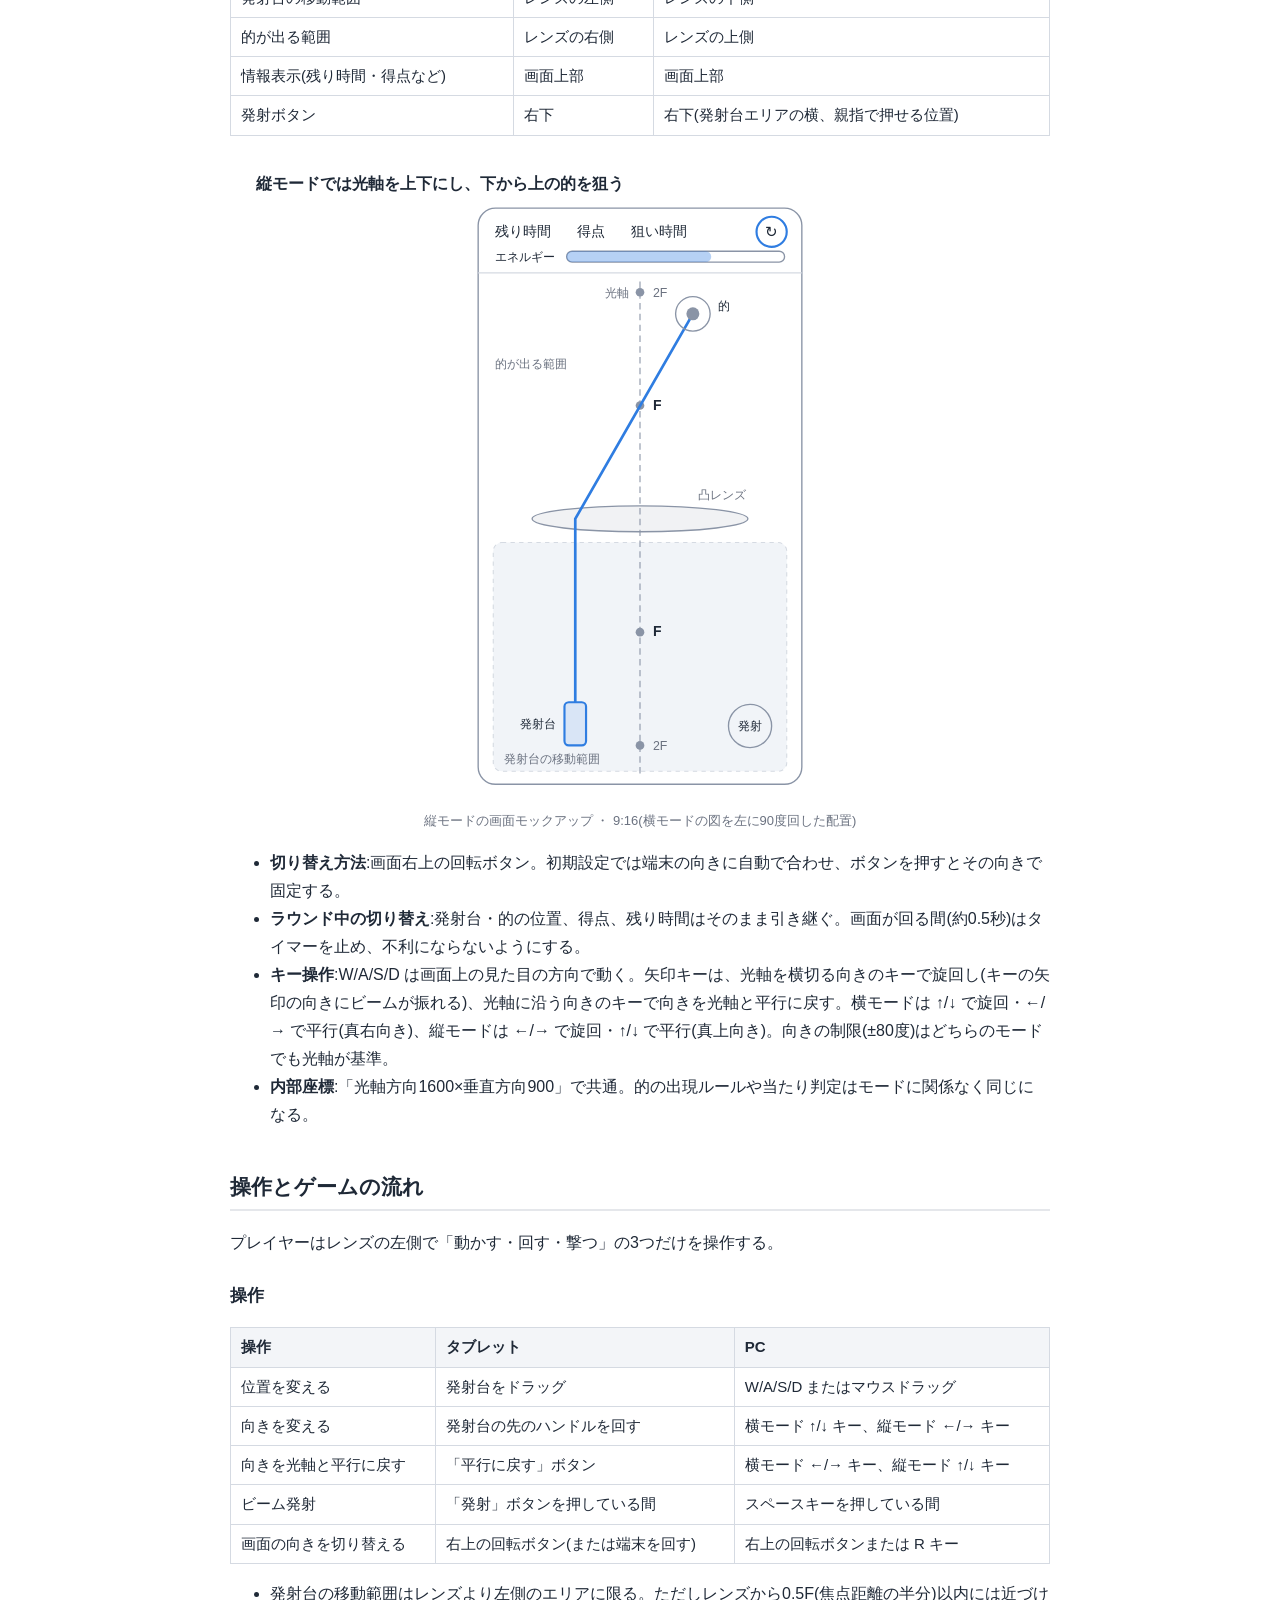
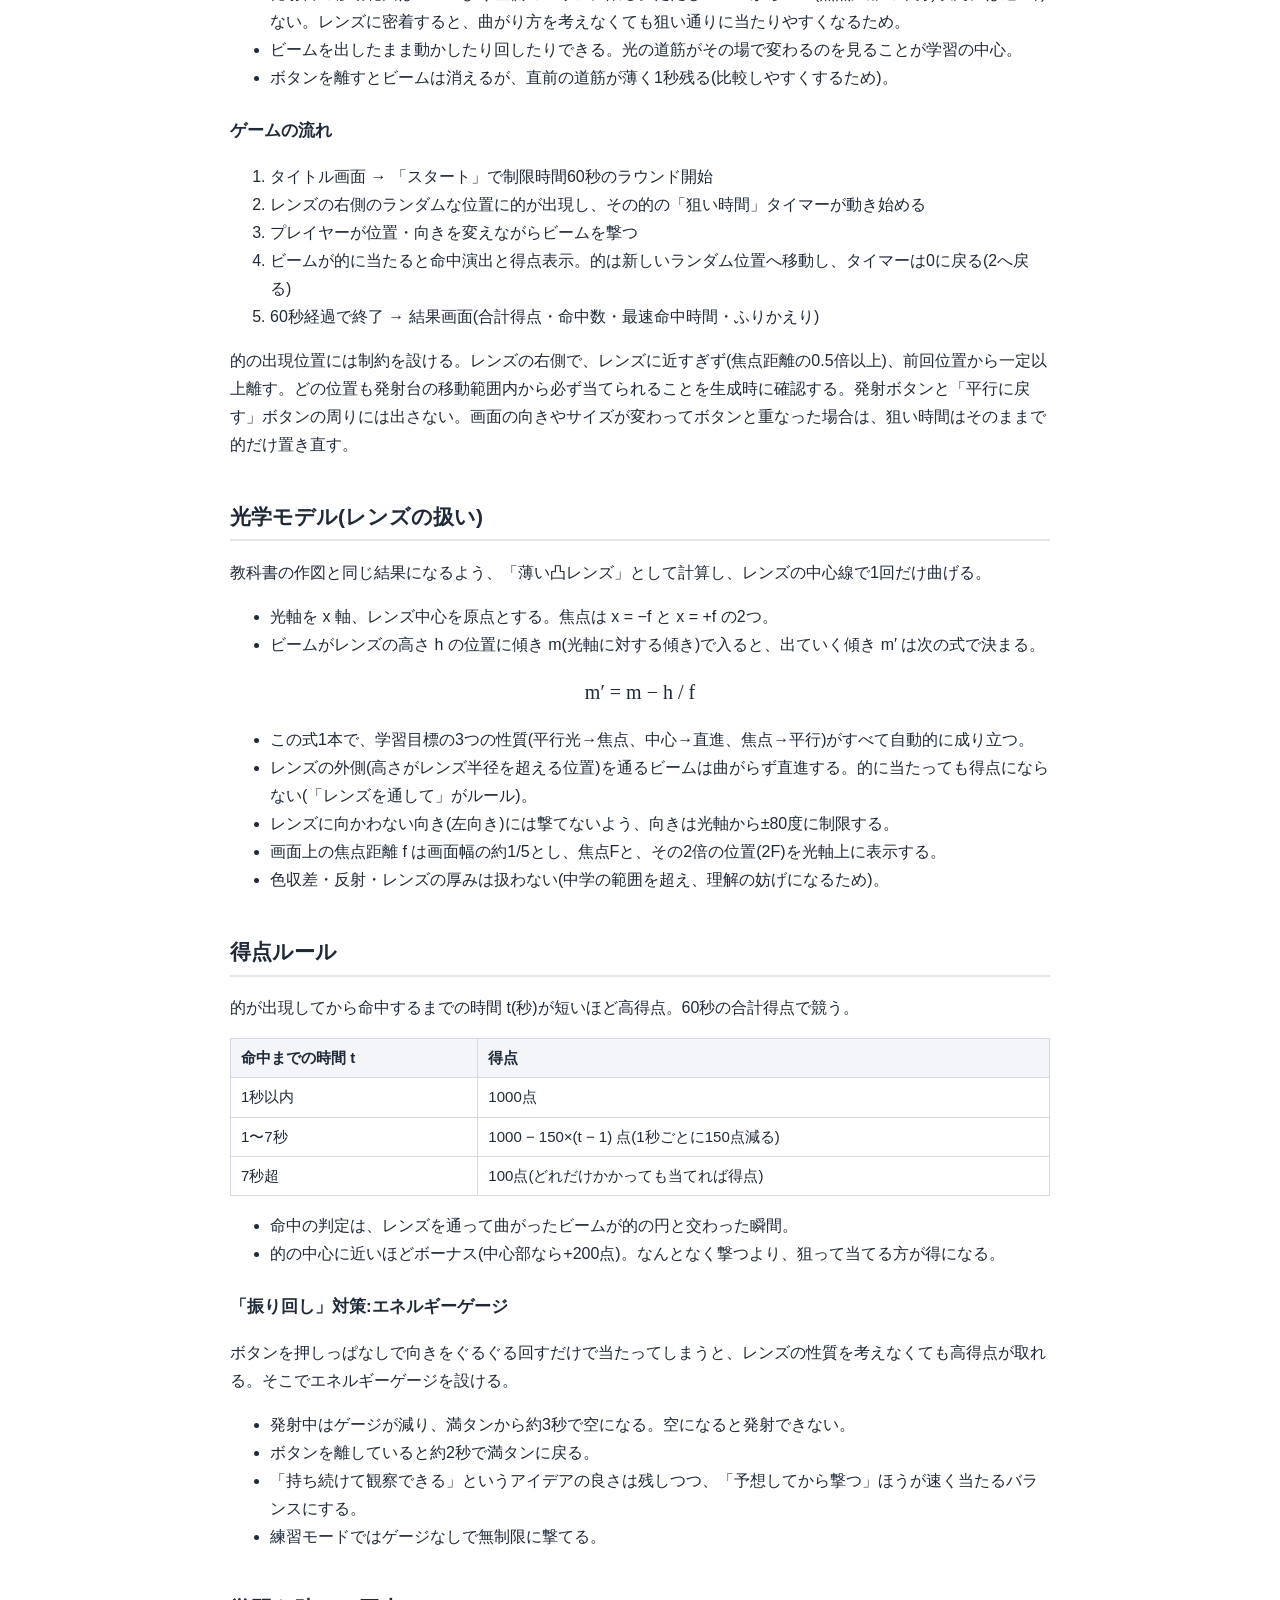
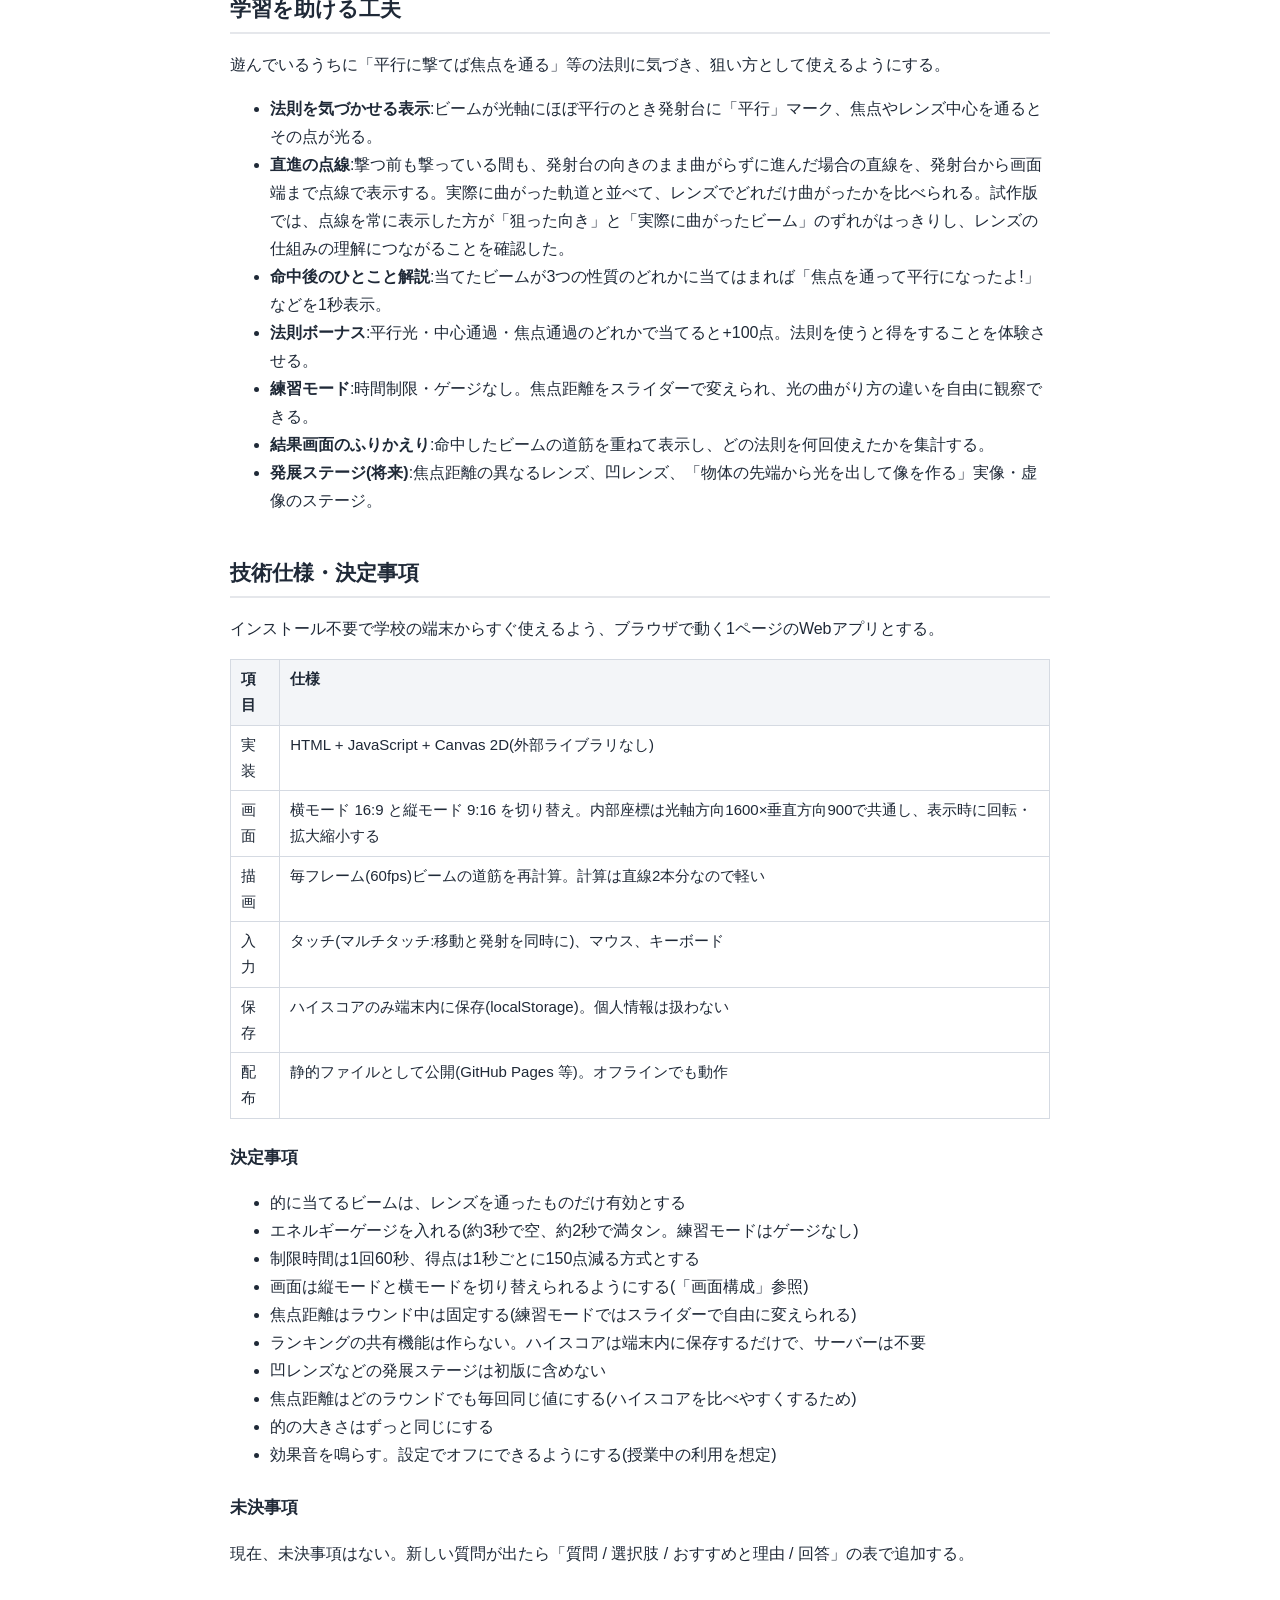
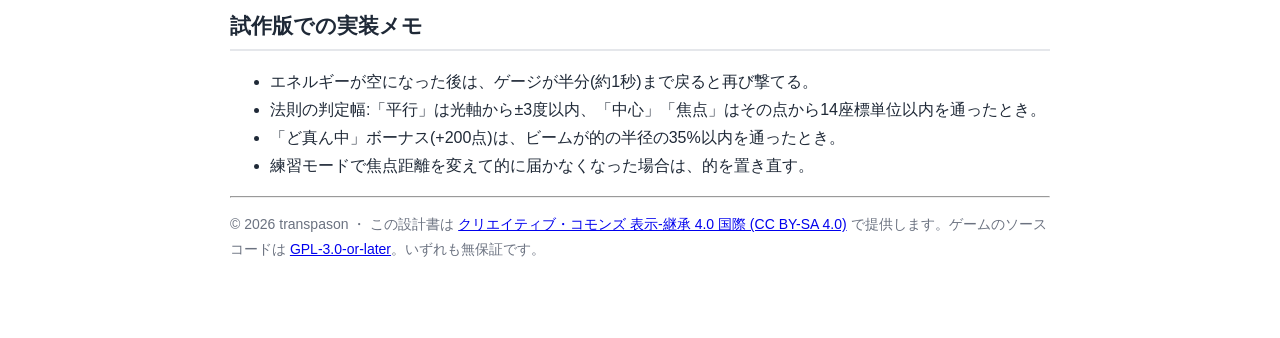
==== commit 02ef6cf4: "ライセンス(GPL-3.0-or-later / 設計書は CC BY-SA 4.0)と免責事項を追加 - LICENSE: GNU GPL v3 本文(gnu.org 公式テキスト) - 各ソースフ" ====
--- a/docs/design.html
+++ b/docs/design.html
@@ -248,5 +248,8 @@
   <li>練習モードで焦点距離を変えて的に届かなくなった場合は、的を置き直す。</li>
 </ul>
 
+<hr>
+<p class="meta">© 2026 transpason ・ この設計書は <a href="https://creativecommons.org/licenses/by-sa/4.0/deed.ja">クリエイティブ・コモンズ 表示-継承 4.0 国際 (CC BY-SA 4.0)</a> で提供します。ゲームのソースコードは <a href="https://github.com/transpason/game_lens_shooter/blob/main/LICENSE">GPL-3.0-or-later</a>。いずれも無保証です。</p>
+
 </body>
 </html>
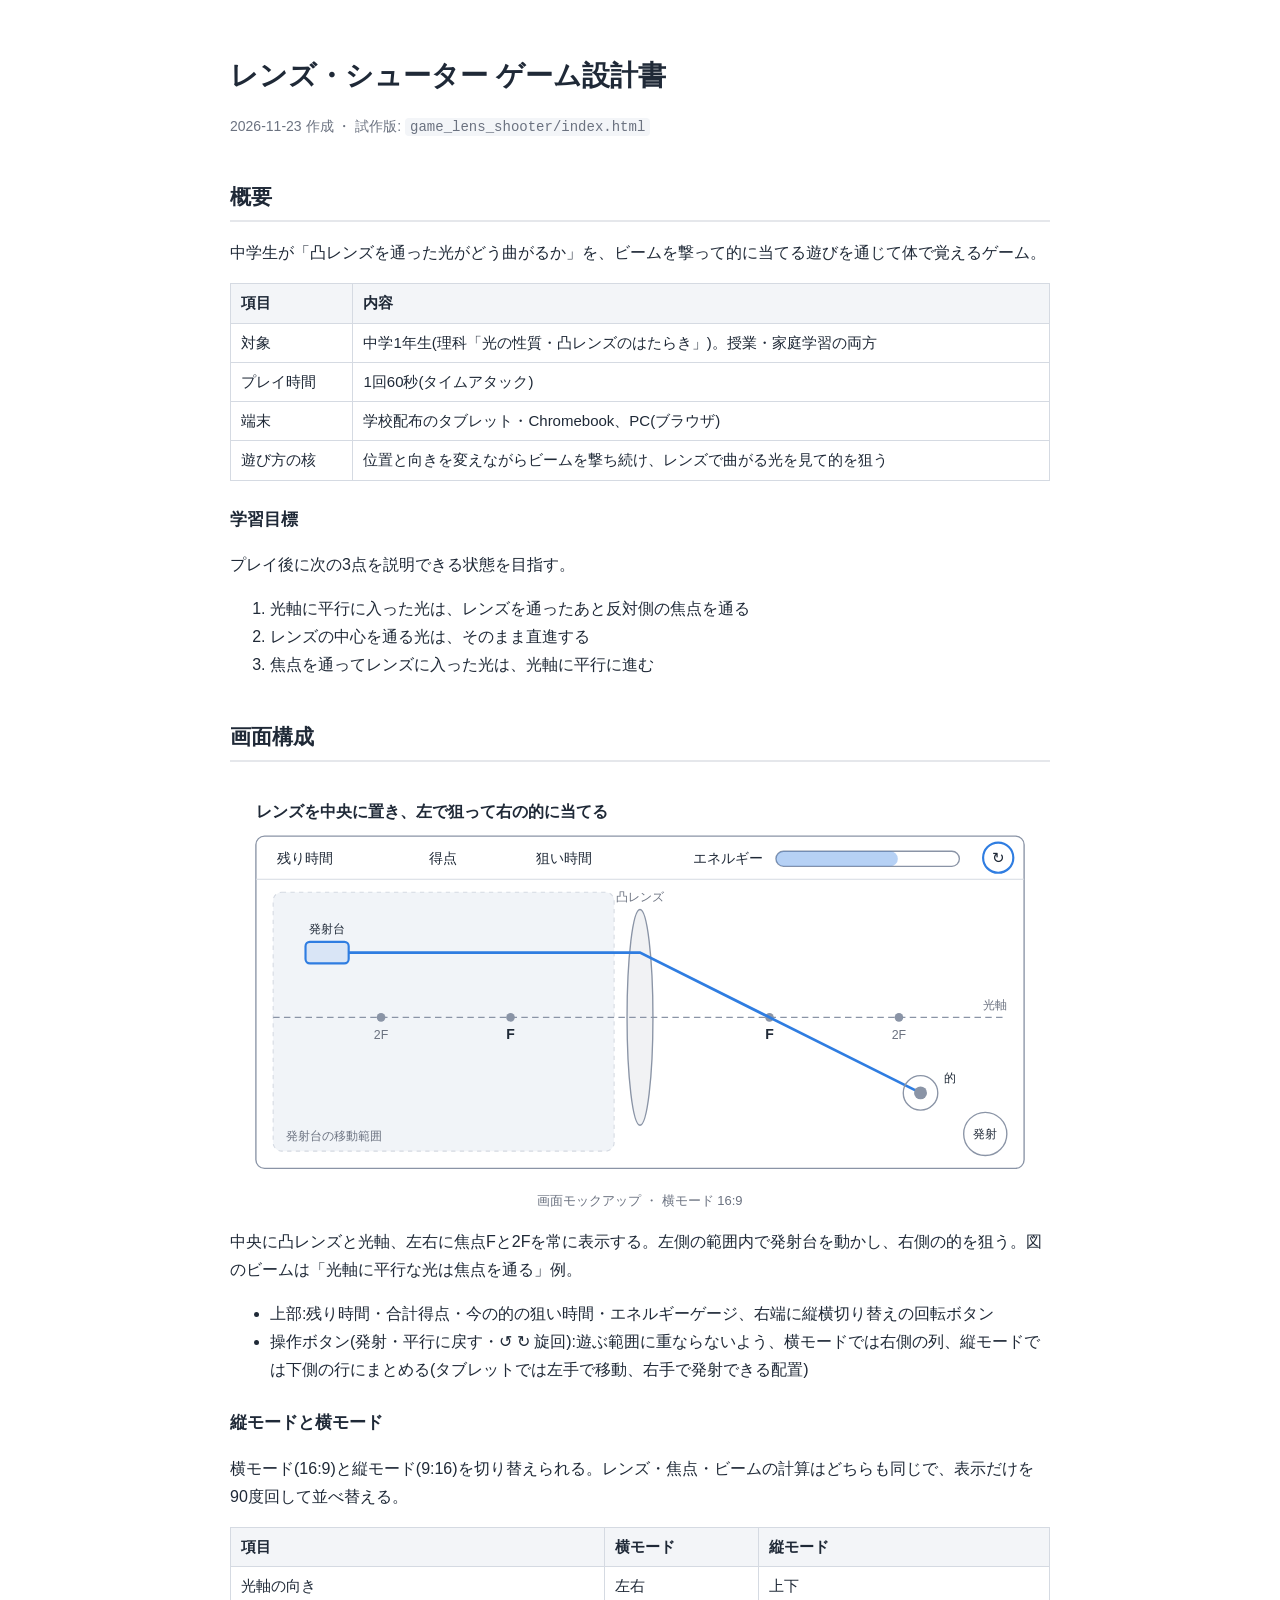
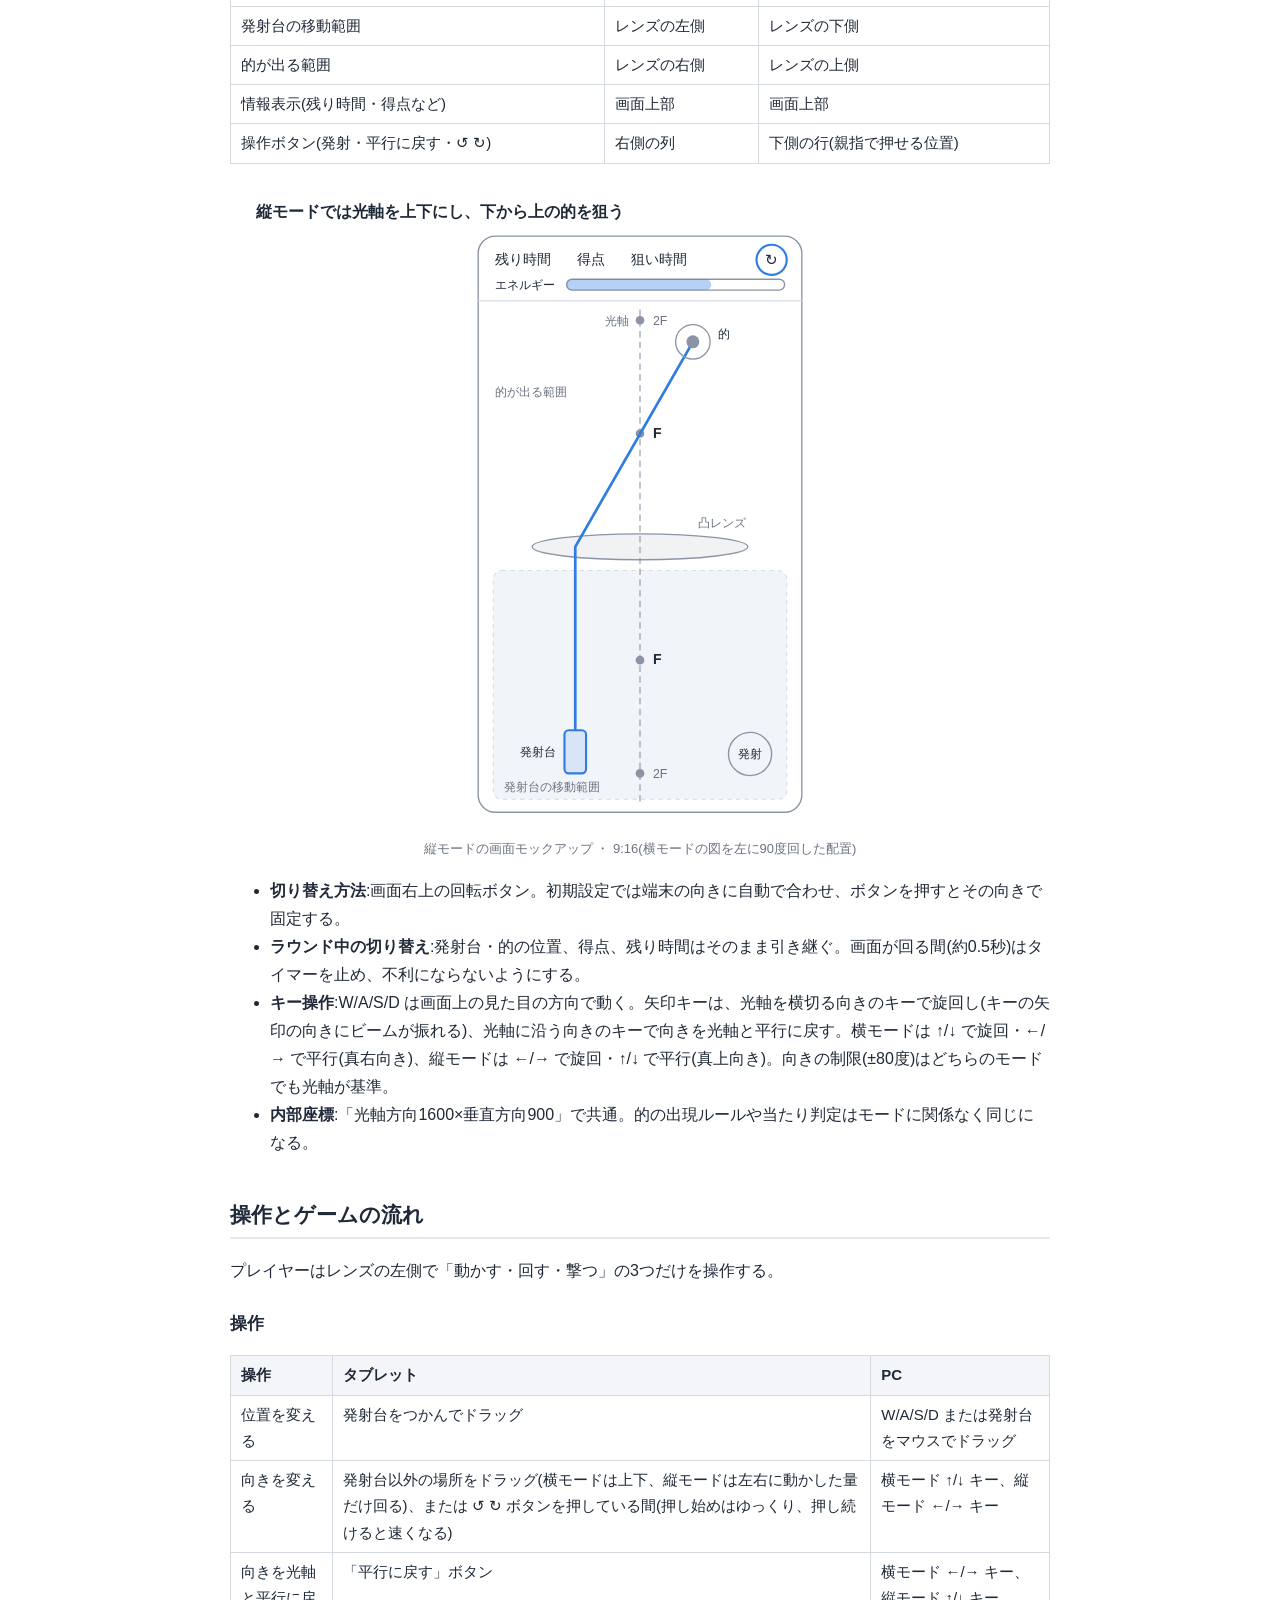
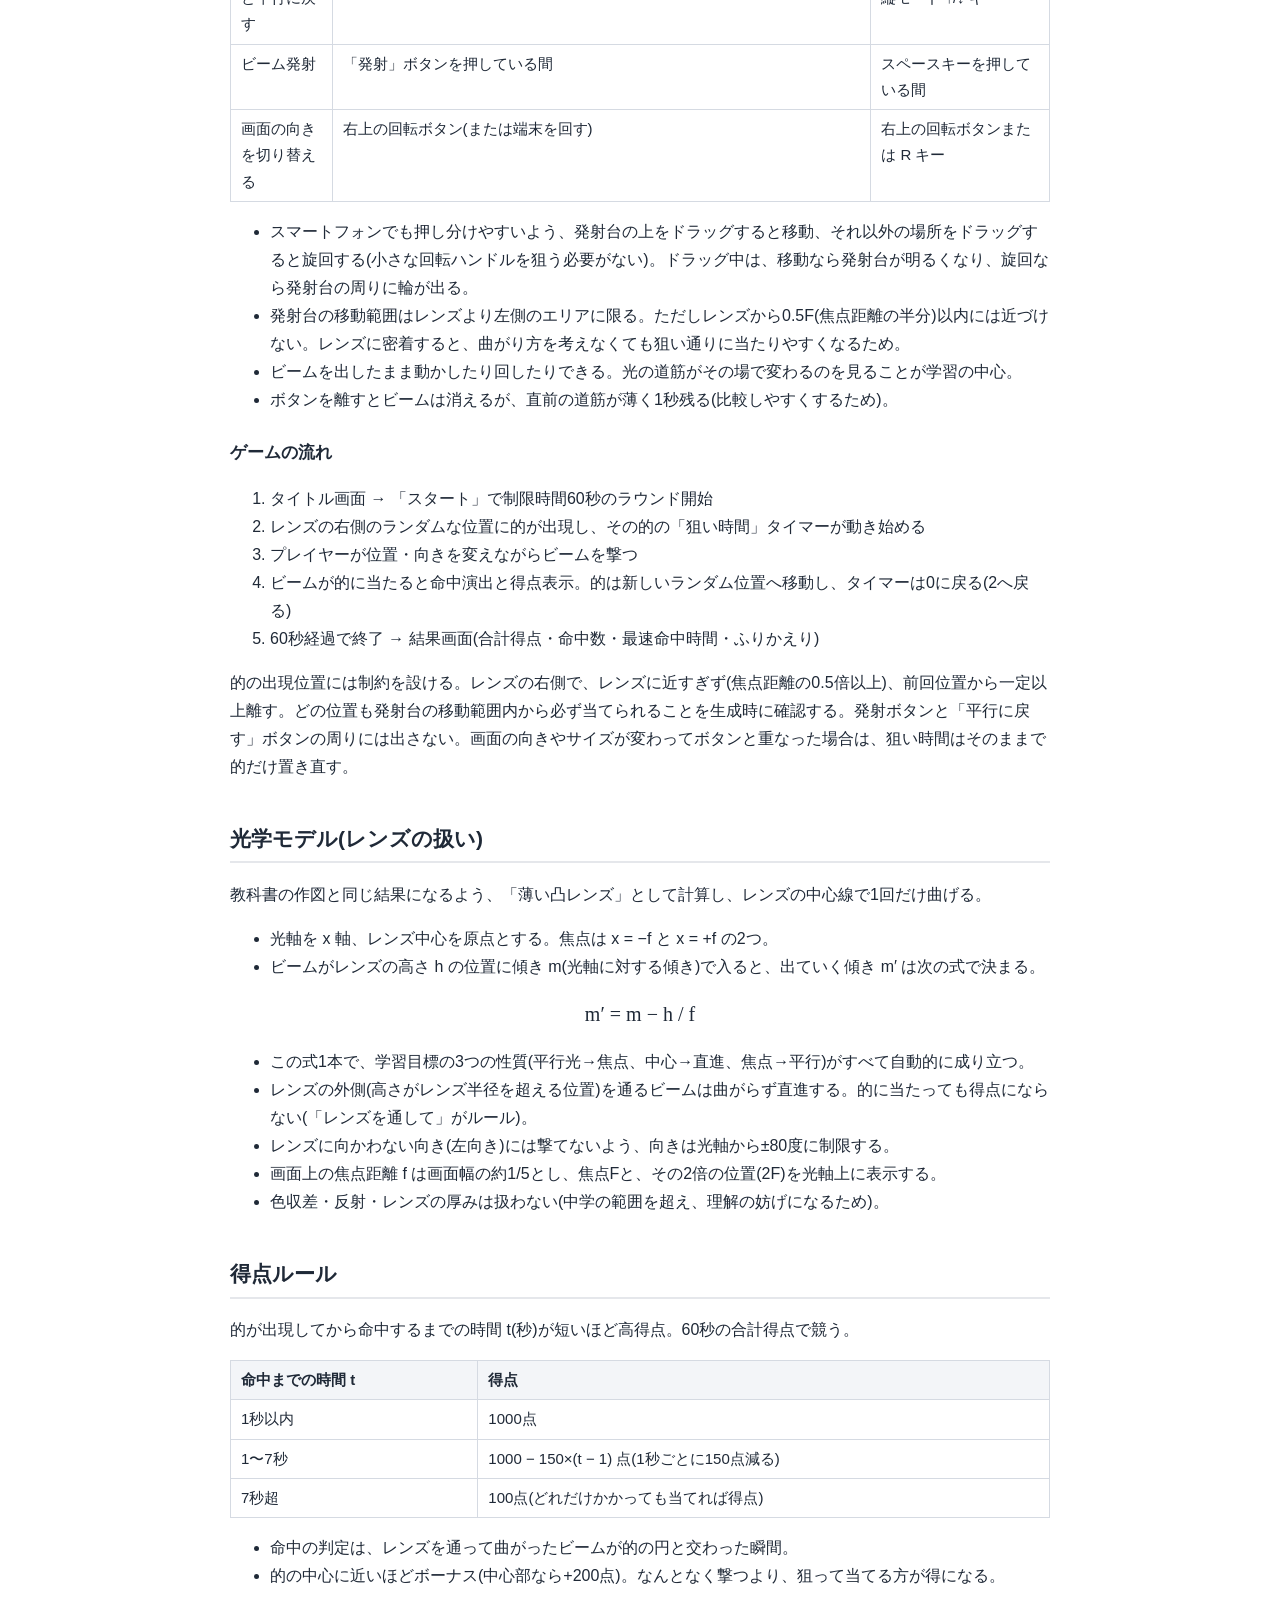
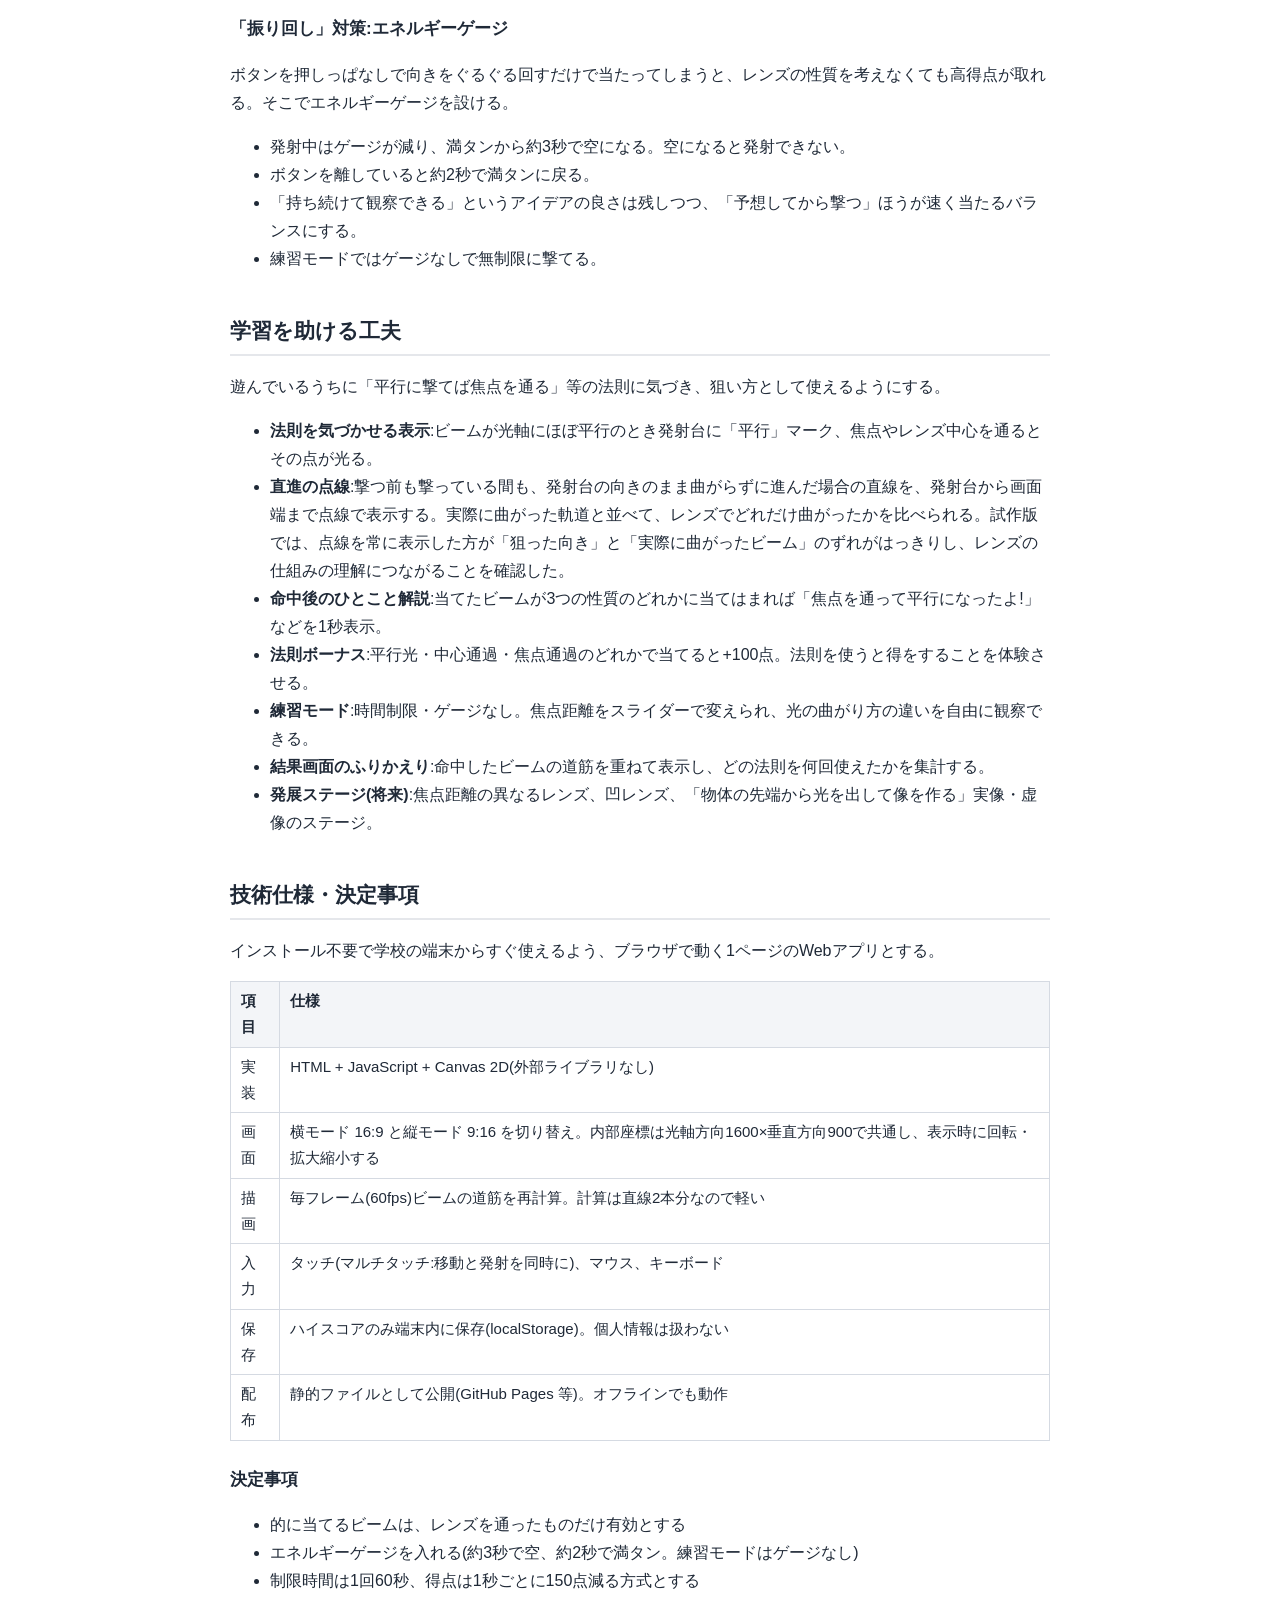
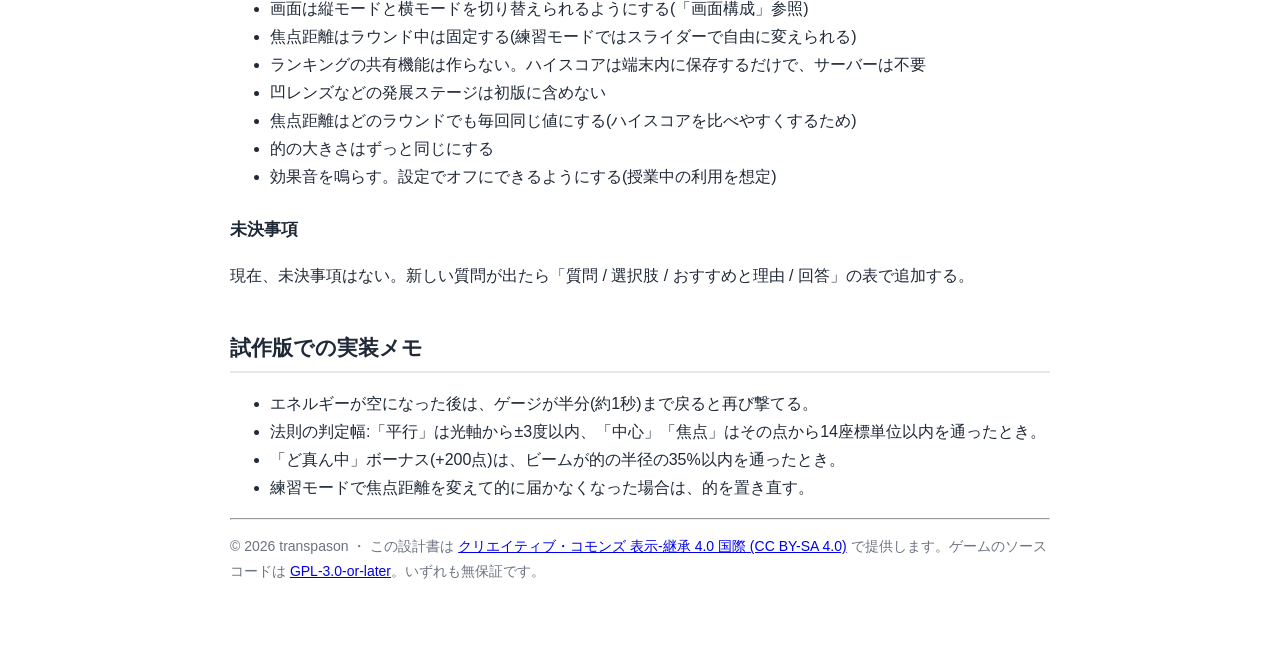
==== commit ca16204e: "スマホで旋回しやすく: 空き場所ドラッグで旋回、旋回ボタン、操作ボタンを遊ぶ範囲の外へ - 発射台の上をドラッグ=移動、それ以外の場所をドラッグ=旋回(指を動かした量だけ回る。   横モードは上下、縦" ====
--- a/docs/design.html
+++ b/docs/design.html
@@ -82,7 +82,7 @@
 <p>中央に凸レンズと光軸、左右に焦点Fと2Fを常に表示する。左側の範囲内で発射台を動かし、右側の的を狙う。図のビームは「光軸に平行な光は焦点を通る」例。</p>
 <ul>
   <li>上部:残り時間・合計得点・今の的の狙い時間・エネルギーゲージ、右端に縦横切り替えの回転ボタン</li>
-  <li>右下:発射ボタンと、その上に「平行に戻す」ボタン(タブレットでは左手で移動、右手で発射できる配置)</li>
+  <li>操作ボタン(発射・平行に戻す・↺ ↻ 旋回):遊ぶ範囲に重ならないよう、横モードでは右側の列、縦モードでは下側の行にまとめる(タブレットでは左手で移動、右手で発射できる配置)</li>
 </ul>
 
 <h3>縦モードと横モード</h3>
@@ -93,7 +93,7 @@
   <tr><td>発射台の移動範囲</td><td>レンズの左側</td><td>レンズの下側</td></tr>
   <tr><td>的が出る範囲</td><td>レンズの右側</td><td>レンズの上側</td></tr>
   <tr><td>情報表示(残り時間・得点など)</td><td>画面上部</td><td>画面上部</td></tr>
-  <tr><td>発射ボタン</td><td>右下</td><td>右下(発射台エリアの横、親指で押せる位置)</td></tr>
+  <tr><td>操作ボタン(発射・平行に戻す・↺ ↻)</td><td>右側の列</td><td>下側の行(親指で押せる位置)</td></tr>
 </table>
 <figure>
 <svg viewBox="0 0 760 610" role="img" aria-label="縦モードの画面モックアップ" font-size="13">
@@ -144,13 +144,14 @@
 <h3>操作</h3>
 <table>
   <tr><th>操作</th><th>タブレット</th><th>PC</th></tr>
-  <tr><td>位置を変える</td><td>発射台をドラッグ</td><td>W/A/S/D またはマウスドラッグ</td></tr>
-  <tr><td>向きを変える</td><td>発射台の先のハンドルを回す</td><td>横モード ↑/↓ キー、縦モード ←/→ キー</td></tr>
+  <tr><td>位置を変える</td><td>発射台をつかんでドラッグ</td><td>W/A/S/D または発射台をマウスでドラッグ</td></tr>
+  <tr><td>向きを変える</td><td>発射台以外の場所をドラッグ(横モードは上下、縦モードは左右に動かした量だけ回る)、または ↺ ↻ ボタンを押している間(押し始めはゆっくり、押し続けると速くなる)</td><td>横モード ↑/↓ キー、縦モード ←/→ キー</td></tr>
   <tr><td>向きを光軸と平行に戻す</td><td>「平行に戻す」ボタン</td><td>横モード ←/→ キー、縦モード ↑/↓ キー</td></tr>
   <tr><td>ビーム発射</td><td>「発射」ボタンを押している間</td><td>スペースキーを押している間</td></tr>
   <tr><td>画面の向きを切り替える</td><td>右上の回転ボタン(または端末を回す)</td><td>右上の回転ボタンまたは R キー</td></tr>
 </table>
 <ul>
+  <li>スマートフォンでも押し分けやすいよう、発射台の上をドラッグすると移動、それ以外の場所をドラッグすると旋回する(小さな回転ハンドルを狙う必要がない)。ドラッグ中は、移動なら発射台が明るくなり、旋回なら発射台の周りに輪が出る。</li>
   <li>発射台の移動範囲はレンズより左側のエリアに限る。ただしレンズから0.5F(焦点距離の半分)以内には近づけない。レンズに密着すると、曲がり方を考えなくても狙い通りに当たりやすくなるため。</li>
   <li>ビームを出したまま動かしたり回したりできる。光の道筋がその場で変わるのを見ることが学習の中心。</li>
   <li>ボタンを離すとビームは消えるが、直前の道筋が薄く1秒残る(比較しやすくするため)。</li>
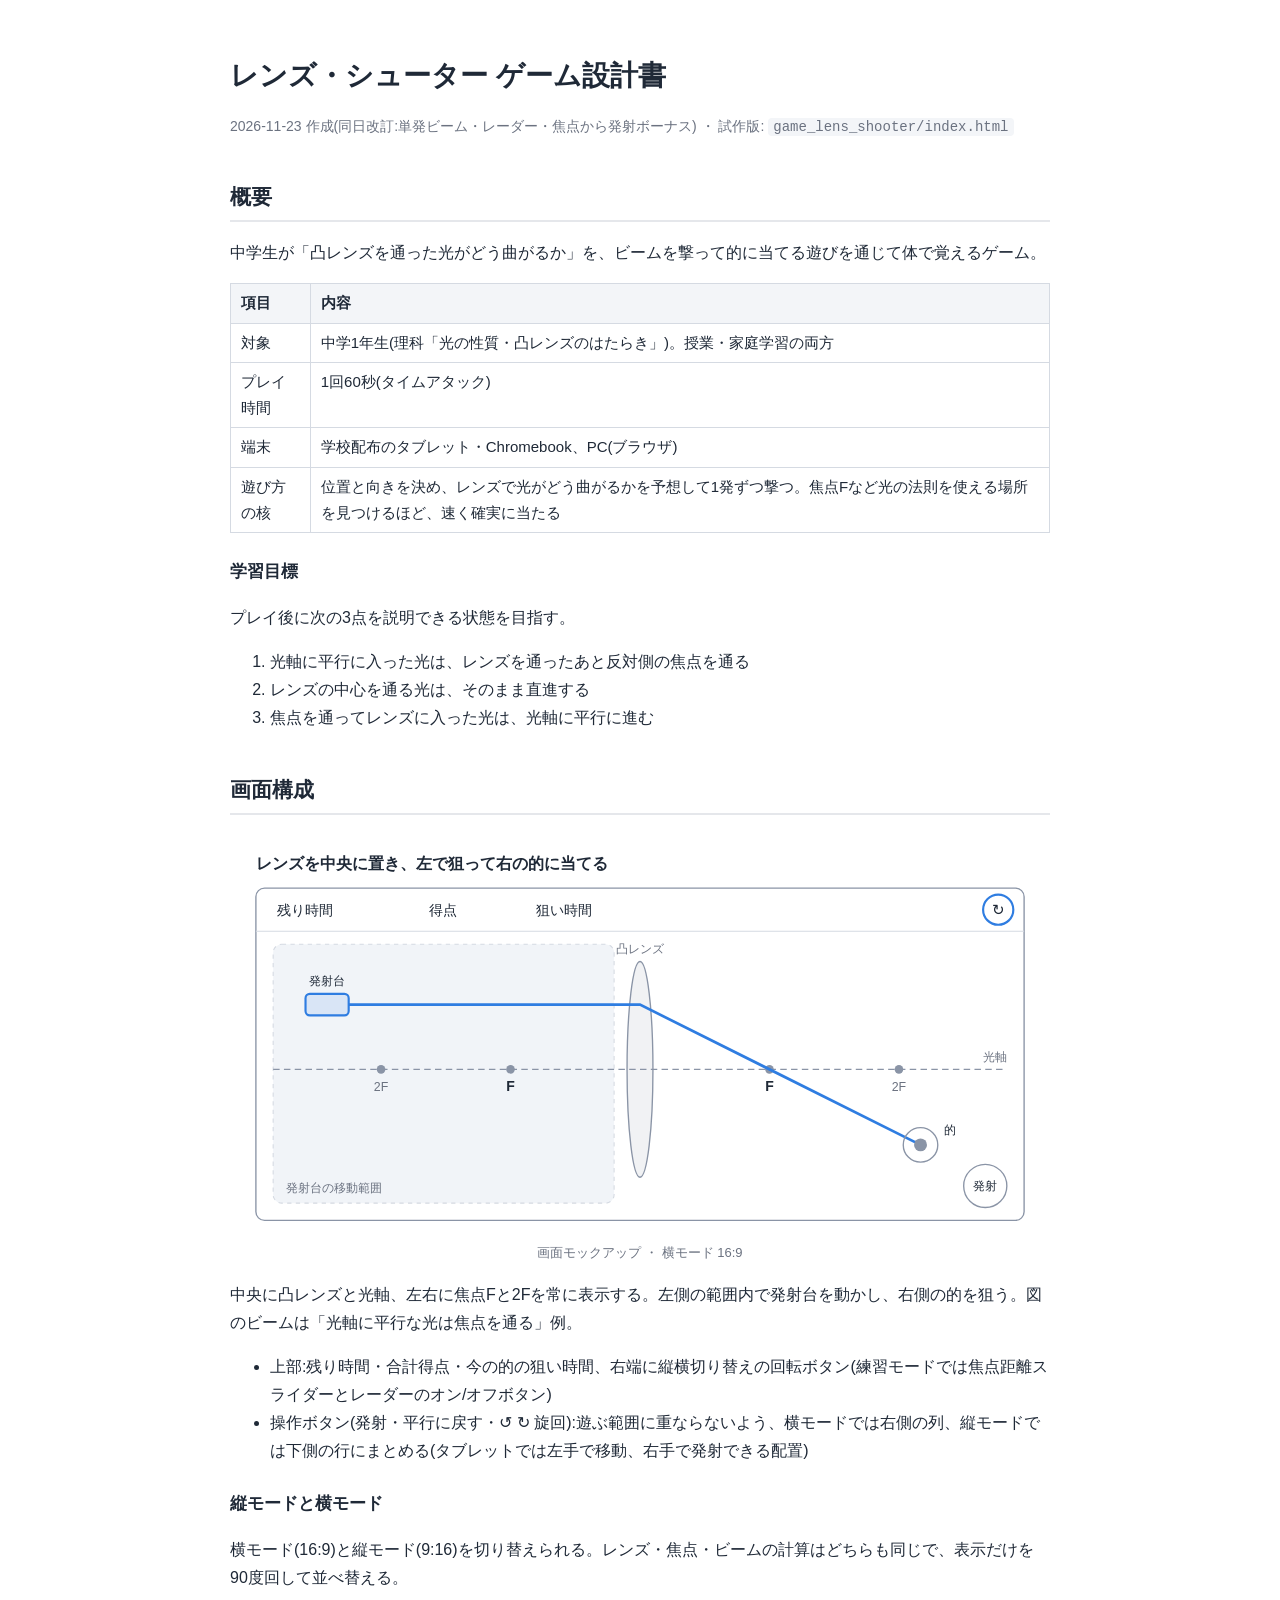
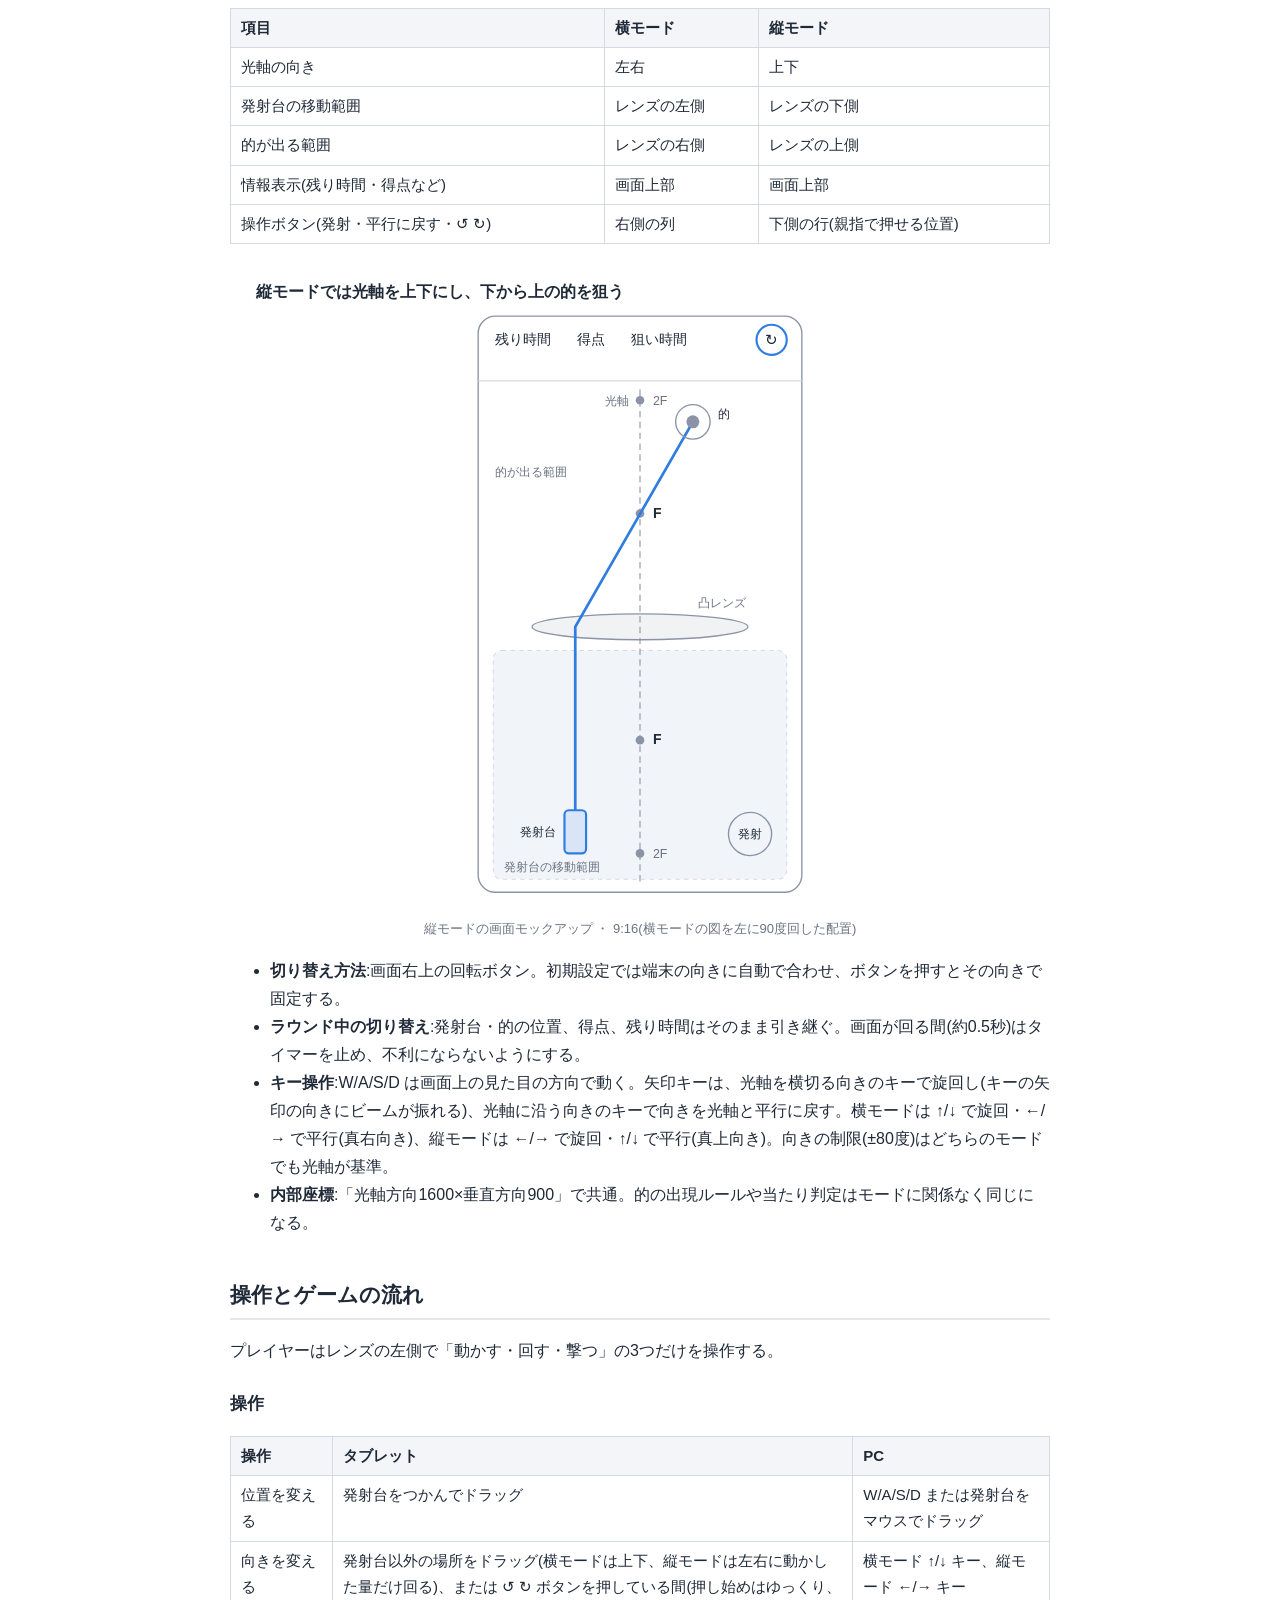
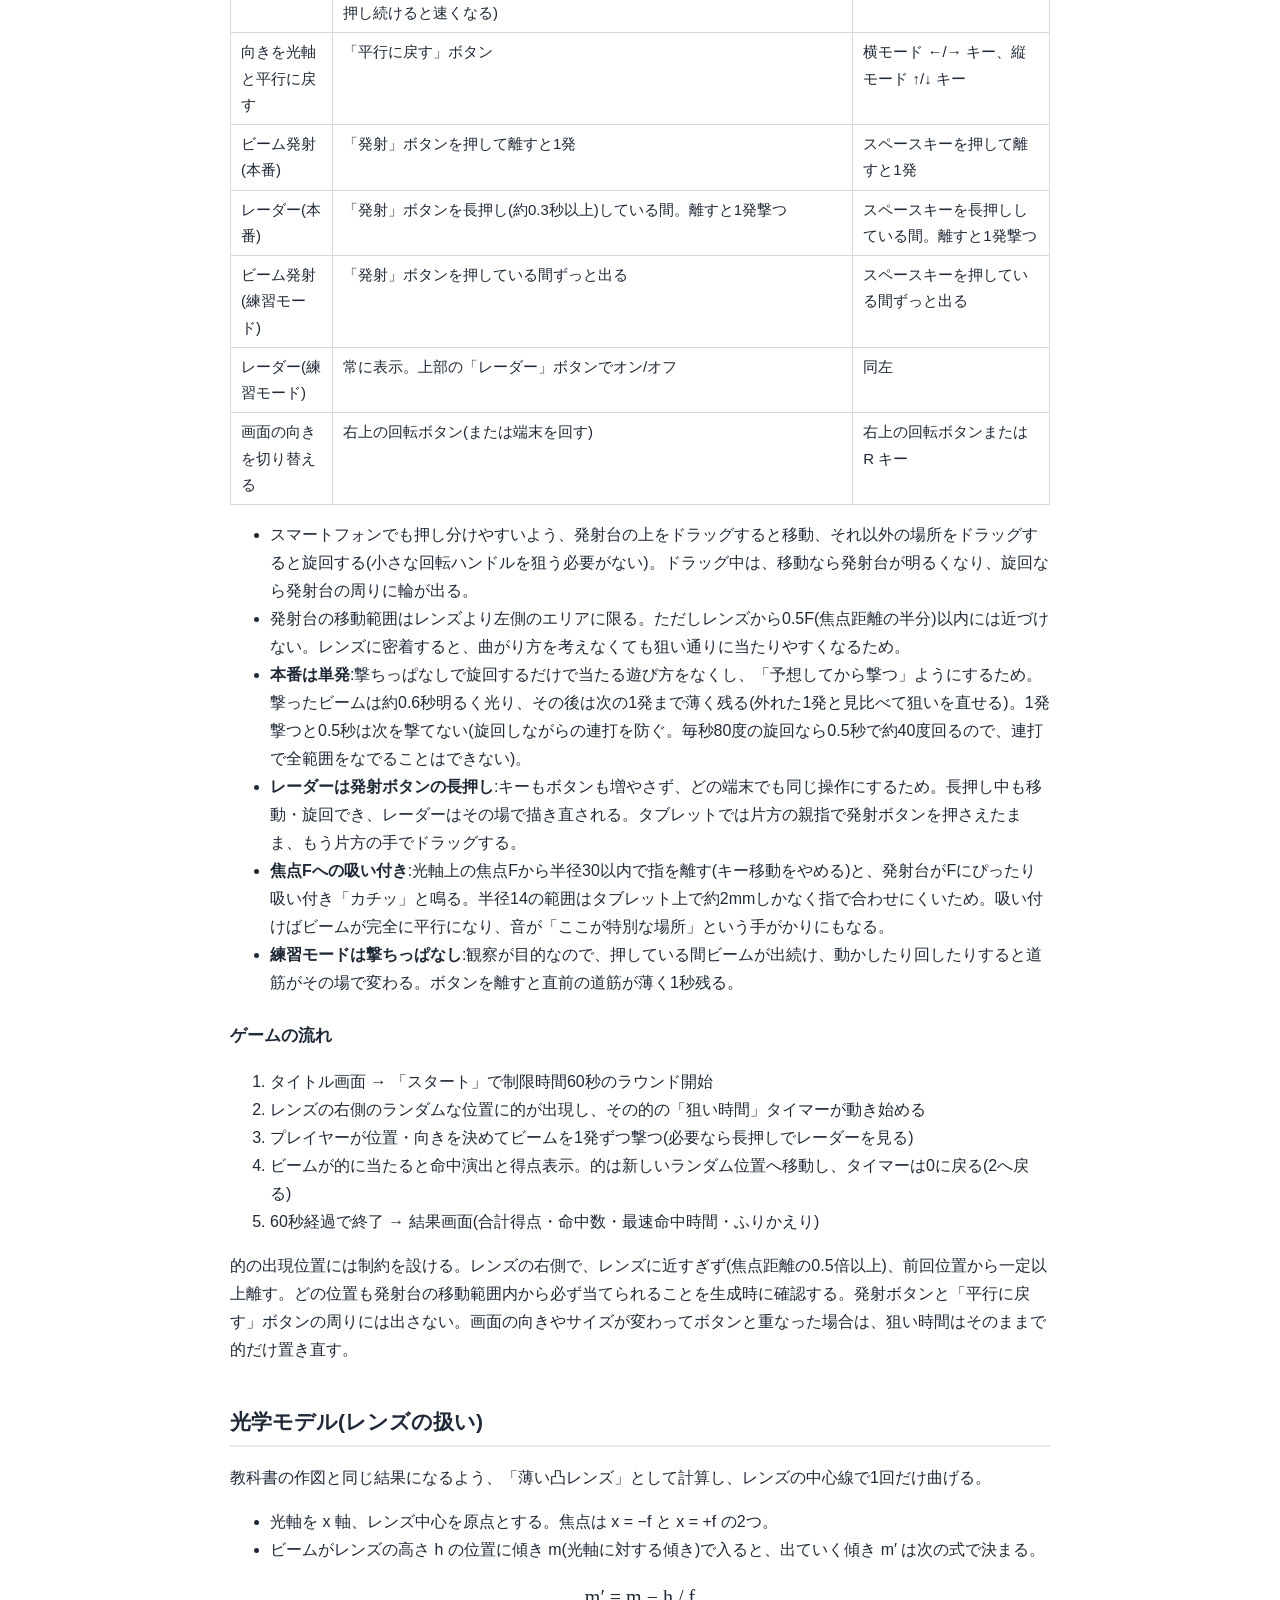
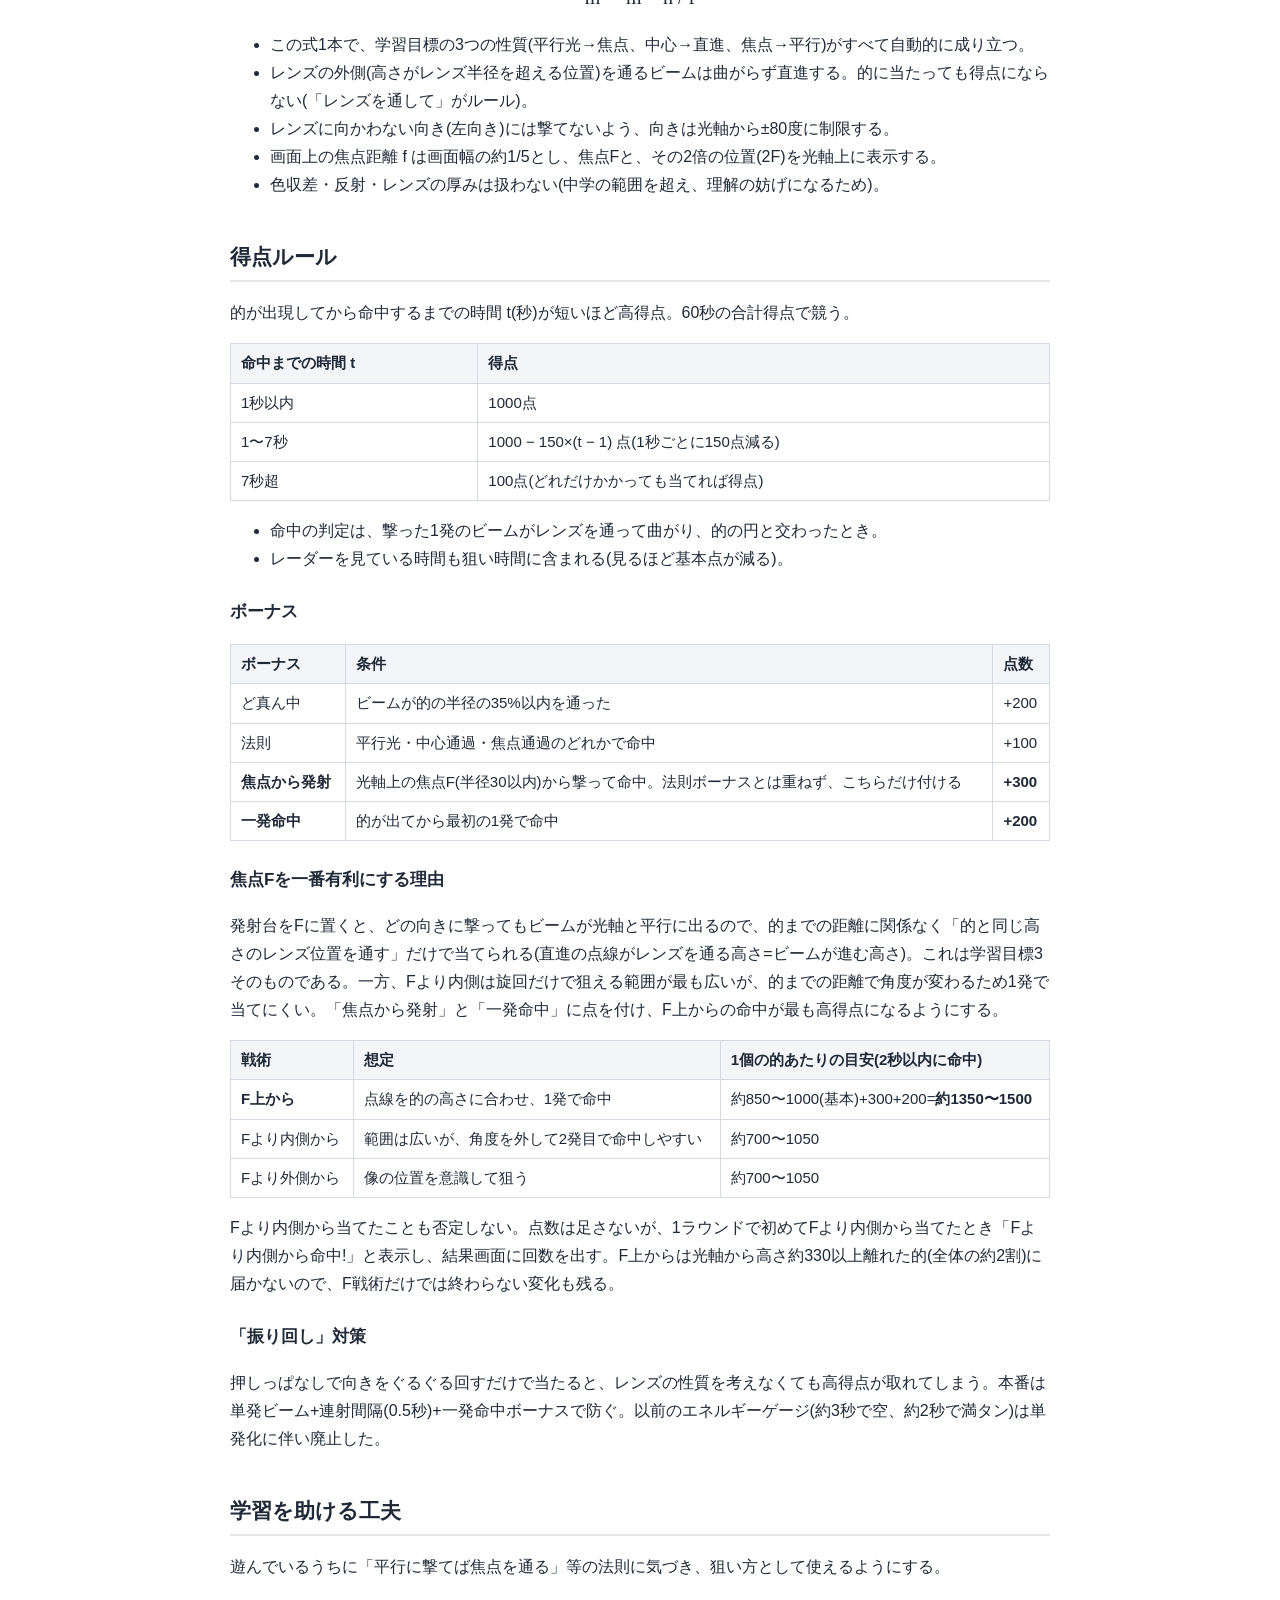
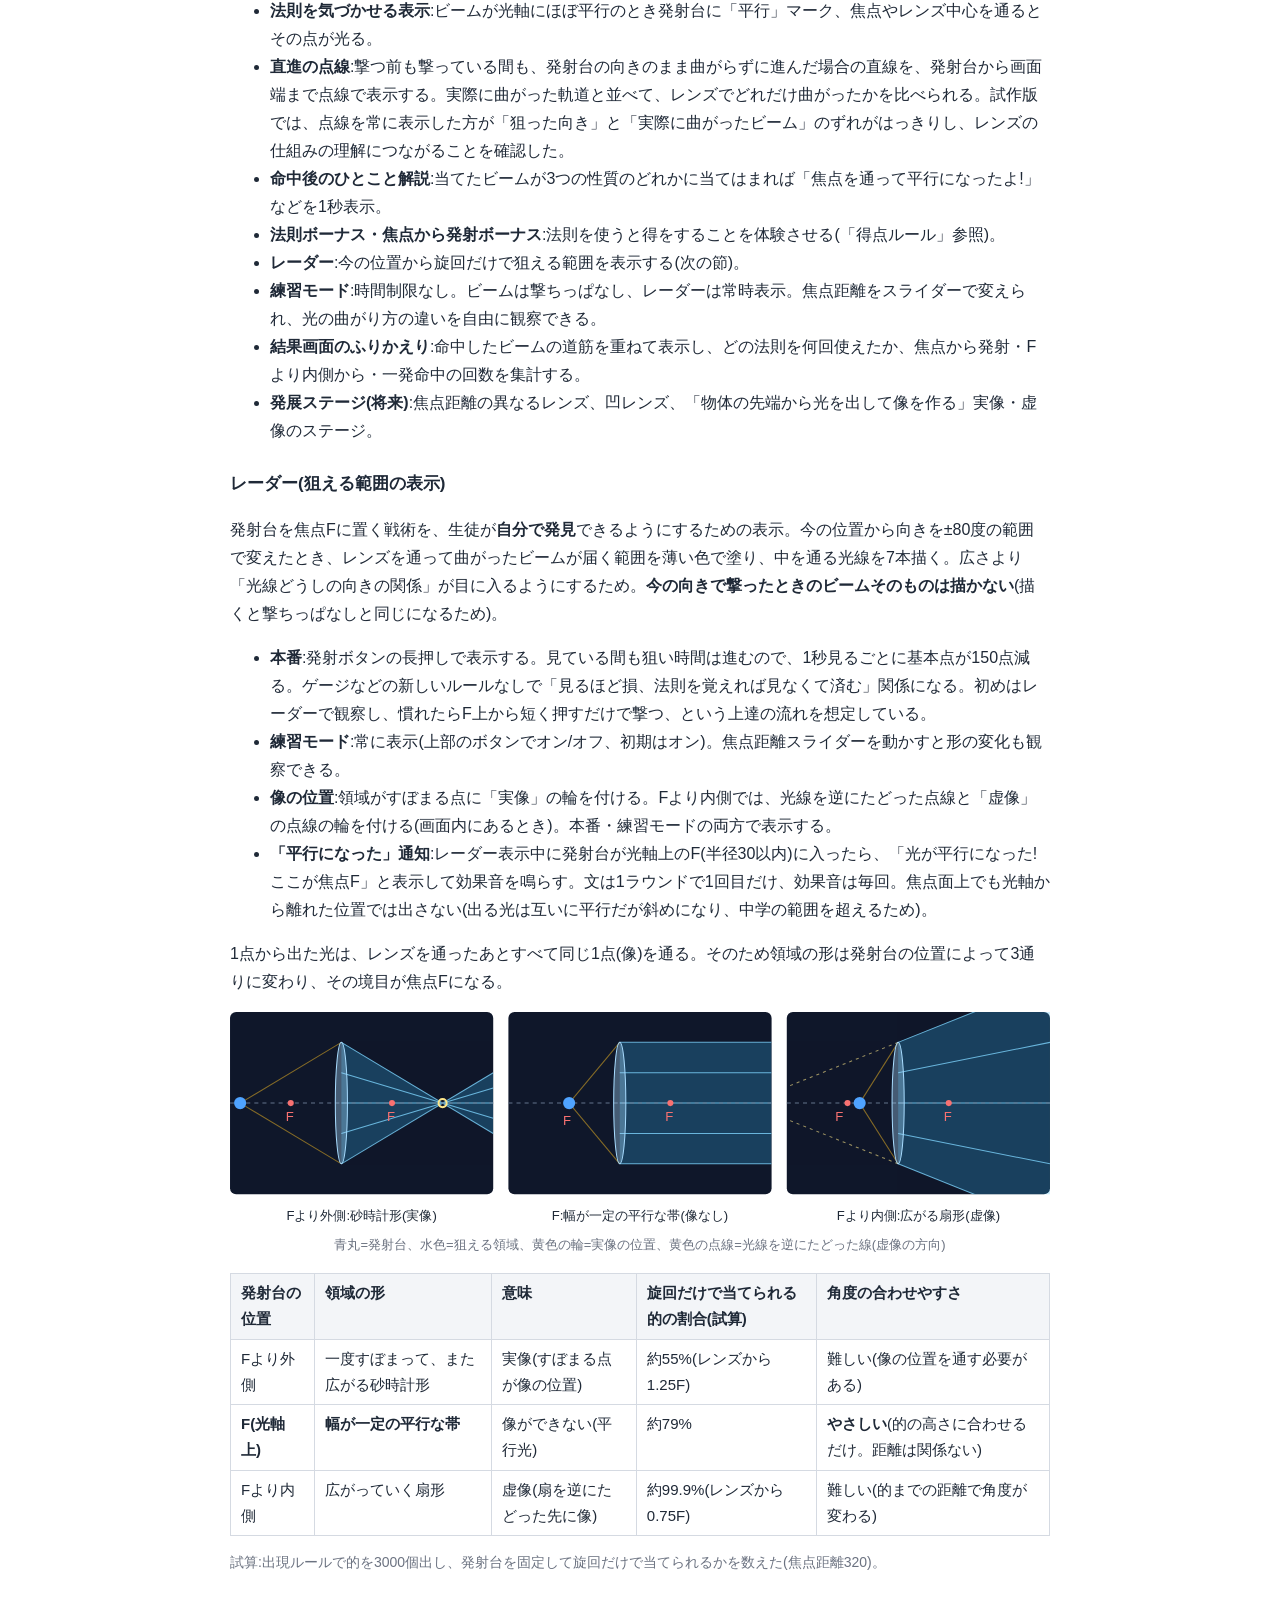
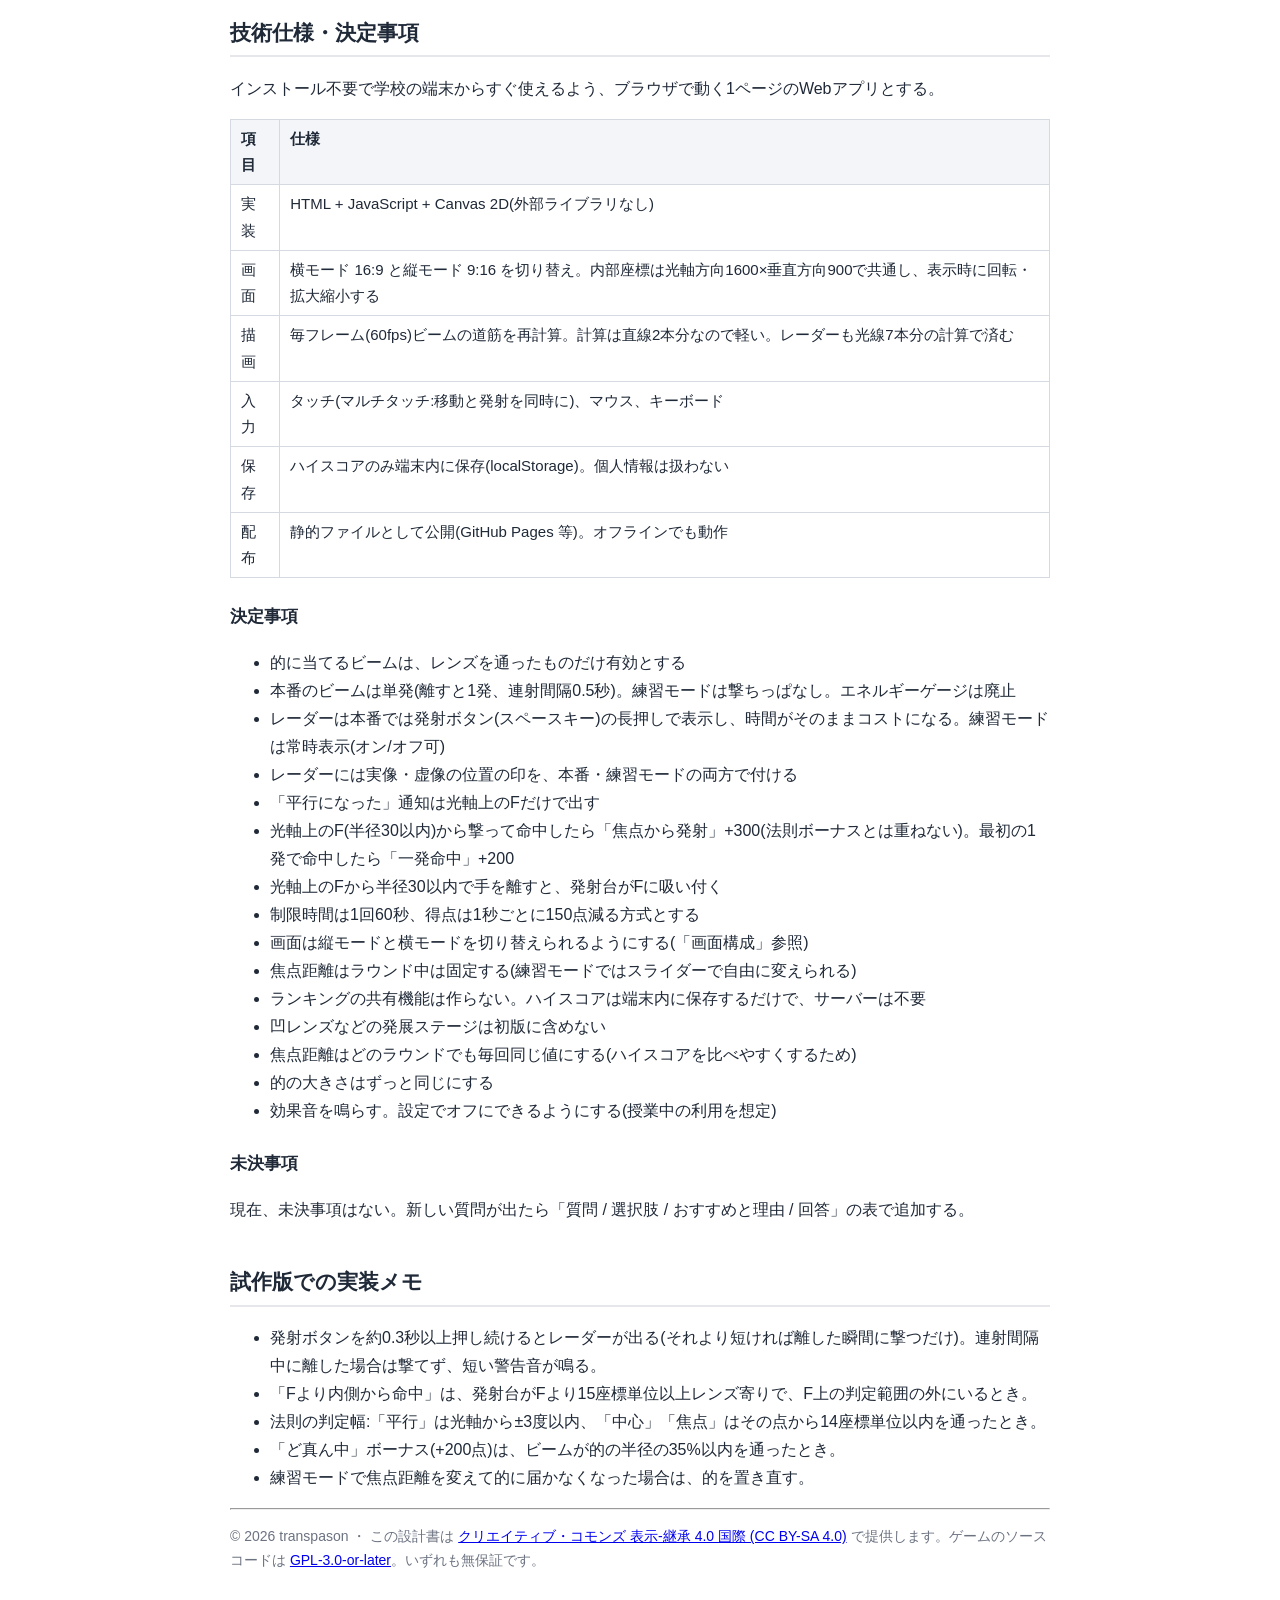
==== commit 22b9fa19: "本番を単発ビームに、長押しでレーダー、焦点から発射ボーナスを追加 - 本番のビームは離した瞬間に1発(連射間隔0.5秒)。エネルギーゲージは廃止 - 発射ボタン(スペース)長押しでレーダー: 旋回だけ" ====
--- a/docs/design.html
+++ b/docs/design.html
@@ -23,7 +23,7 @@
 <body>
 
 <h1>レンズ・シューター ゲーム設計書</h1>
-<p class="meta">2026-11-23 作成 ・ 試作版: <code>game_lens_shooter/index.html</code></p>
+<p class="meta">2026-11-23 作成(同日改訂:単発ビーム・レーダー・焦点から発射ボーナス) ・ 試作版: <code>game_lens_shooter/index.html</code></p>
 
 <h2>概要</h2>
 <p>中学生が「凸レンズを通った光がどう曲がるか」を、ビームを撃って的に当てる遊びを通じて体で覚えるゲーム。</p>
@@ -32,7 +32,7 @@
   <tr><td>対象</td><td>中学1年生(理科「光の性質・凸レンズのはたらき」)。授業・家庭学習の両方</td></tr>
   <tr><td>プレイ時間</td><td>1回60秒(タイムアタック)</td></tr>
   <tr><td>端末</td><td>学校配布のタブレット・Chromebook、PC(ブラウザ)</td></tr>
-  <tr><td>遊び方の核</td><td>位置と向きを変えながらビームを撃ち続け、レンズで曲がる光を見て的を狙う</td></tr>
+  <tr><td>遊び方の核</td><td>位置と向きを決め、レンズで光がどう曲がるかを予想して1発ずつ撃つ。焦点Fなど光の法則を使える場所を見つけるほど、速く確実に当たる</td></tr>
 </table>
 <h3>学習目標</h3>
 <p>プレイ後に次の3点を説明できる状態を目指す。</p>
@@ -51,9 +51,6 @@
   <text x="44" y="77" fill="#1f2937">残り時間</text>
   <text x="184" y="77" fill="#1f2937">得点</text>
   <text x="284" y="77" fill="#1f2937">狙い時間</text>
-  <text x="494" y="77" text-anchor="end" fill="#1f2937">エネルギー</text>
-  <rect x="506" y="66" width="170" height="14" rx="7" fill="none" stroke="#8a94a6" stroke-width="1.25"/>
-  <rect x="506" y="66" width="113" height="14" rx="7" fill="#2f7de1" fill-opacity="0.35"/>
   <circle cx="712" cy="72" r="14" fill="none" stroke="#2f7de1" stroke-width="2"/>
   <text x="712" y="77" text-anchor="middle" font-size="14" fill="#1f2937">↻</text>
   <rect x="40" y="104" width="316" height="240" rx="8" fill="#f1f4f8" stroke="#d5dae2" stroke-dasharray="4 4"/>
@@ -81,7 +78,7 @@
 </figure>
 <p>中央に凸レンズと光軸、左右に焦点Fと2Fを常に表示する。左側の範囲内で発射台を動かし、右側の的を狙う。図のビームは「光軸に平行な光は焦点を通る」例。</p>
 <ul>
-  <li>上部:残り時間・合計得点・今の的の狙い時間・エネルギーゲージ、右端に縦横切り替えの回転ボタン</li>
+  <li>上部:残り時間・合計得点・今の的の狙い時間、右端に縦横切り替えの回転ボタン(練習モードでは焦点距離スライダーとレーダーのオン/オフボタン)</li>
   <li>操作ボタン(発射・平行に戻す・↺ ↻ 旋回):遊ぶ範囲に重ならないよう、横モードでは右側の列、縦モードでは下側の行にまとめる(タブレットでは左手で移動、右手で発射できる配置)</li>
 </ul>
 
@@ -103,9 +100,6 @@
   <text x="246" y="78" fill="#1f2937">残り時間</text>
   <text x="322" y="78" fill="#1f2937">得点</text>
   <text x="372" y="78" fill="#1f2937">狙い時間</text>
-  <text x="246" y="101" font-size="11.5" fill="#1f2937">エネルギー</text>
-  <rect x="312" y="92" width="202" height="10" rx="5" fill="none" stroke="#8a94a6" stroke-width="1.25"/>
-  <rect x="312" y="92" width="134" height="10" rx="5" fill="#2f7de1" fill-opacity="0.35"/>
   <circle cx="502" cy="74" r="14" fill="none" stroke="#2f7de1" stroke-width="2"/>
   <text x="502" y="79" text-anchor="middle" font-size="14" fill="#1f2937">↻</text>
   <rect x="244" y="362" width="272" height="212" rx="8" fill="#f1f4f8" stroke="#d5dae2" stroke-dasharray="4 4"/>
@@ -147,20 +141,25 @@
   <tr><td>位置を変える</td><td>発射台をつかんでドラッグ</td><td>W/A/S/D または発射台をマウスでドラッグ</td></tr>
   <tr><td>向きを変える</td><td>発射台以外の場所をドラッグ(横モードは上下、縦モードは左右に動かした量だけ回る)、または ↺ ↻ ボタンを押している間(押し始めはゆっくり、押し続けると速くなる)</td><td>横モード ↑/↓ キー、縦モード ←/→ キー</td></tr>
   <tr><td>向きを光軸と平行に戻す</td><td>「平行に戻す」ボタン</td><td>横モード ←/→ キー、縦モード ↑/↓ キー</td></tr>
-  <tr><td>ビーム発射</td><td>「発射」ボタンを押している間</td><td>スペースキーを押している間</td></tr>
+  <tr><td>ビーム発射(本番)</td><td>「発射」ボタンを押して離すと1発</td><td>スペースキーを押して離すと1発</td></tr>
+  <tr><td>レーダー(本番)</td><td>「発射」ボタンを長押し(約0.3秒以上)している間。離すと1発撃つ</td><td>スペースキーを長押ししている間。離すと1発撃つ</td></tr>
+  <tr><td>ビーム発射(練習モード)</td><td>「発射」ボタンを押している間ずっと出る</td><td>スペースキーを押している間ずっと出る</td></tr>
+  <tr><td>レーダー(練習モード)</td><td>常に表示。上部の「レーダー」ボタンでオン/オフ</td><td>同左</td></tr>
   <tr><td>画面の向きを切り替える</td><td>右上の回転ボタン(または端末を回す)</td><td>右上の回転ボタンまたは R キー</td></tr>
 </table>
 <ul>
   <li>スマートフォンでも押し分けやすいよう、発射台の上をドラッグすると移動、それ以外の場所をドラッグすると旋回する(小さな回転ハンドルを狙う必要がない)。ドラッグ中は、移動なら発射台が明るくなり、旋回なら発射台の周りに輪が出る。</li>
   <li>発射台の移動範囲はレンズより左側のエリアに限る。ただしレンズから0.5F(焦点距離の半分)以内には近づけない。レンズに密着すると、曲がり方を考えなくても狙い通りに当たりやすくなるため。</li>
-  <li>ビームを出したまま動かしたり回したりできる。光の道筋がその場で変わるのを見ることが学習の中心。</li>
-  <li>ボタンを離すとビームは消えるが、直前の道筋が薄く1秒残る(比較しやすくするため)。</li>
+  <li><b>本番は単発</b>:撃ちっぱなしで旋回するだけで当たる遊び方をなくし、「予想してから撃つ」ようにするため。撃ったビームは約0.6秒明るく光り、その後は次の1発まで薄く残る(外れた1発と見比べて狙いを直せる)。1発撃つと0.5秒は次を撃てない(旋回しながらの連打を防ぐ。毎秒80度の旋回なら0.5秒で約40度回るので、連打で全範囲をなでることはできない)。</li>
+  <li><b>レーダーは発射ボタンの長押し</b>:キーもボタンも増やさず、どの端末でも同じ操作にするため。長押し中も移動・旋回でき、レーダーはその場で描き直される。タブレットでは片方の親指で発射ボタンを押さえたまま、もう片方の手でドラッグする。</li>
+  <li><b>焦点Fへの吸い付き</b>:光軸上の焦点Fから半径30以内で指を離す(キー移動をやめる)と、発射台がFにぴったり吸い付き「カチッ」と鳴る。半径14の範囲はタブレット上で約2mmしかなく指で合わせにくいため。吸い付けばビームが完全に平行になり、音が「ここが特別な場所」という手がかりにもなる。</li>
+  <li><b>練習モードは撃ちっぱなし</b>:観察が目的なので、押している間ビームが出続け、動かしたり回したりすると道筋がその場で変わる。ボタンを離すと直前の道筋が薄く1秒残る。</li>
 </ul>
 <h3>ゲームの流れ</h3>
 <ol>
   <li>タイトル画面 → 「スタート」で制限時間60秒のラウンド開始</li>
   <li>レンズの右側のランダムな位置に的が出現し、その的の「狙い時間」タイマーが動き始める</li>
-  <li>プレイヤーが位置・向きを変えながらビームを撃つ</li>
+  <li>プレイヤーが位置・向きを決めてビームを1発ずつ撃つ(必要なら長押しでレーダーを見る)</li>
   <li>ビームが的に当たると命中演出と得点表示。的は新しいランダム位置へ移動し、タイマーは0に戻る(2へ戻る)</li>
   <li>60秒経過で終了 → 結果画面(合計得点・命中数・最速命中時間・ふりかえり)</li>
 </ol>
@@ -190,17 +189,28 @@
   <tr><td>7秒超</td><td>100点(どれだけかかっても当てれば得点)</td></tr>
 </table>
 <ul>
-  <li>命中の判定は、レンズを通って曲がったビームが的の円と交わった瞬間。</li>
-  <li>的の中心に近いほどボーナス(中心部なら+200点)。なんとなく撃つより、狙って当てる方が得になる。</li>
-</ul>
-<h3>「振り回し」対策:エネルギーゲージ</h3>
-<p>ボタンを押しっぱなしで向きをぐるぐる回すだけで当たってしまうと、レンズの性質を考えなくても高得点が取れる。そこでエネルギーゲージを設ける。</p>
-<ul>
-  <li>発射中はゲージが減り、満タンから約3秒で空になる。空になると発射できない。</li>
-  <li>ボタンを離していると約2秒で満タンに戻る。</li>
-  <li>「持ち続けて観察できる」というアイデアの良さは残しつつ、「予想してから撃つ」ほうが速く当たるバランスにする。</li>
-  <li>練習モードではゲージなしで無制限に撃てる。</li>
-</ul>
+  <li>命中の判定は、撃った1発のビームがレンズを通って曲がり、的の円と交わったとき。</li>
+  <li>レーダーを見ている時間も狙い時間に含まれる(見るほど基本点が減る)。</li>
+</ul>
+<h3>ボーナス</h3>
+<table>
+  <tr><th>ボーナス</th><th>条件</th><th>点数</th></tr>
+  <tr><td>ど真ん中</td><td>ビームが的の半径の35%以内を通った</td><td>+200</td></tr>
+  <tr><td>法則</td><td>平行光・中心通過・焦点通過のどれかで命中</td><td>+100</td></tr>
+  <tr><td><b>焦点から発射</b></td><td>光軸上の焦点F(半径30以内)から撃って命中。法則ボーナスとは重ねず、こちらだけ付ける</td><td><b>+300</b></td></tr>
+  <tr><td><b>一発命中</b></td><td>的が出てから最初の1発で命中</td><td><b>+200</b></td></tr>
+</table>
+<h3>焦点Fを一番有利にする理由</h3>
+<p>発射台をFに置くと、どの向きに撃ってもビームが光軸と平行に出るので、的までの距離に関係なく「的と同じ高さのレンズ位置を通す」だけで当てられる(直進の点線がレンズを通る高さ=ビームが進む高さ)。これは学習目標3そのものである。一方、Fより内側は旋回だけで狙える範囲が最も広いが、的までの距離で角度が変わるため1発で当てにくい。「焦点から発射」と「一発命中」に点を付け、F上からの命中が最も高得点になるようにする。</p>
+<table>
+  <tr><th>戦術</th><th>想定</th><th>1個の的あたりの目安(2秒以内に命中)</th></tr>
+  <tr><td><b>F上から</b></td><td>点線を的の高さに合わせ、1発で命中</td><td>約850〜1000(基本)+300+200=<b>約1350〜1500</b></td></tr>
+  <tr><td>Fより内側から</td><td>範囲は広いが、角度を外して2発目で命中しやすい</td><td>約700〜1050</td></tr>
+  <tr><td>Fより外側から</td><td>像の位置を意識して狙う</td><td>約700〜1050</td></tr>
+</table>
+<p>Fより内側から当てたことも否定しない。点数は足さないが、1ラウンドで初めてFより内側から当てたとき「Fより内側から命中!」と表示し、結果画面に回数を出す。F上からは光軸から高さ約330以上離れた的(全体の約2割)に届かないので、F戦術だけでは終わらない変化も残る。</p>
+<h3>「振り回し」対策</h3>
+<p>押しっぱなしで向きをぐるぐる回すだけで当たると、レンズの性質を考えなくても高得点が取れてしまう。本番は単発ビーム+連射間隔(0.5秒)+一発命中ボーナスで防ぐ。以前のエネルギーゲージ(約3秒で空、約2秒で満タン)は単発化に伴い廃止した。</p>
 
 <h2>学習を助ける工夫</h2>
 <p>遊んでいるうちに「平行に撃てば焦点を通る」等の法則に気づき、狙い方として使えるようにする。</p>
@@ -208,11 +218,106 @@
   <li><b>法則を気づかせる表示</b>:ビームが光軸にほぼ平行のとき発射台に「平行」マーク、焦点やレンズ中心を通るとその点が光る。</li>
   <li><b>直進の点線</b>:撃つ前も撃っている間も、発射台の向きのまま曲がらずに進んだ場合の直線を、発射台から画面端まで点線で表示する。実際に曲がった軌道と並べて、レンズでどれだけ曲がったかを比べられる。試作版では、点線を常に表示した方が「狙った向き」と「実際に曲がったビーム」のずれがはっきりし、レンズの仕組みの理解につながることを確認した。</li>
   <li><b>命中後のひとこと解説</b>:当てたビームが3つの性質のどれかに当てはまれば「焦点を通って平行になったよ!」などを1秒表示。</li>
-  <li><b>法則ボーナス</b>:平行光・中心通過・焦点通過のどれかで当てると+100点。法則を使うと得をすることを体験させる。</li>
-  <li><b>練習モード</b>:時間制限・ゲージなし。焦点距離をスライダーで変えられ、光の曲がり方の違いを自由に観察できる。</li>
-  <li><b>結果画面のふりかえり</b>:命中したビームの道筋を重ねて表示し、どの法則を何回使えたかを集計する。</li>
+  <li><b>法則ボーナス・焦点から発射ボーナス</b>:法則を使うと得をすることを体験させる(「得点ルール」参照)。</li>
+  <li><b>レーダー</b>:今の位置から旋回だけで狙える範囲を表示する(次の節)。</li>
+  <li><b>練習モード</b>:時間制限なし。ビームは撃ちっぱなし、レーダーは常時表示。焦点距離をスライダーで変えられ、光の曲がり方の違いを自由に観察できる。</li>
+  <li><b>結果画面のふりかえり</b>:命中したビームの道筋を重ねて表示し、どの法則を何回使えたか、焦点から発射・Fより内側から・一発命中の回数を集計する。</li>
   <li><b>発展ステージ(将来)</b>:焦点距離の異なるレンズ、凹レンズ、「物体の先端から光を出して像を作る」実像・虚像のステージ。</li>
 </ul>
+
+<h3>レーダー(狙える範囲の表示)</h3>
+<p>発射台を焦点Fに置く戦術を、生徒が<b>自分で発見</b>できるようにするための表示。今の位置から向きを±80度の範囲で変えたとき、レンズを通って曲がったビームが届く範囲を薄い色で塗り、中を通る光線を7本描く。広さより「光線どうしの向きの関係」が目に入るようにするため。<b>今の向きで撃ったときのビームそのものは描かない</b>(描くと撃ちっぱなしと同じになるため)。</p>
+<ul>
+  <li><b>本番</b>:発射ボタンの長押しで表示する。見ている間も狙い時間は進むので、1秒見るごとに基本点が150点減る。ゲージなどの新しいルールなしで「見るほど損、法則を覚えれば見なくて済む」関係になる。初めはレーダーで観察し、慣れたらF上から短く押すだけで撃つ、という上達の流れを想定している。</li>
+  <li><b>練習モード</b>:常に表示(上部のボタンでオン/オフ、初期はオン)。焦点距離スライダーを動かすと形の変化も観察できる。</li>
+  <li><b>像の位置</b>:領域がすぼまる点に「実像」の輪を付ける。Fより内側では、光線を逆にたどった点線と「虚像」の点線の輪を付ける(画面内にあるとき)。本番・練習モードの両方で表示する。</li>
+  <li><b>「平行になった」通知</b>:レーダー表示中に発射台が光軸上のF(半径30以内)に入ったら、「光が平行になった!ここが焦点F」と表示して効果音を鳴らす。文は1ラウンドで1回目だけ、効果音は毎回。焦点面上でも光軸から離れた位置では出さない(出る光は互いに平行だが斜めになり、中学の範囲を超えるため)。</li>
+</ul>
+<p>1点から出た光は、レンズを通ったあとすべて同じ1点(像)を通る。そのため領域の形は発射台の位置によって3通りに変わり、その境目が焦点Fになる。</p>
+<figure>
+<svg viewBox="0 0 810 220" xmlns="http://www.w3.org/2000/svg" font-size="13" font-family="sans-serif">
+  <defs>
+    <clipPath id="rc1"><rect x="0" y="0" width="260" height="180"/></clipPath>
+    <clipPath id="rc2"><rect x="0" y="0" width="260" height="180"/></clipPath>
+    <clipPath id="rc3"><rect x="0" y="0" width="260" height="180"/></clipPath>
+  </defs>
+  <!-- 1: Fより外側(2F)→ 実像 -->
+  <g transform="translate(0,0)">
+    <rect x="0" y="0" width="260" height="180" fill="#0f172a" rx="6"/>
+    <g clip-path="url(#rc1)">
+      <polygon points="110,30 110,150 210,90" fill="#38bdf8" fill-opacity="0.25"/>
+      <polygon points="210,90 260,120 260,60" fill="#38bdf8" fill-opacity="0.25"/>
+      <g stroke="#7dd3fc" stroke-width="1" opacity="0.8">
+        <line x1="110" y1="30" x2="260" y2="120"/><line x1="110" y1="60" x2="260" y2="105"/>
+        <line x1="110" y1="90" x2="260" y2="90"/><line x1="110" y1="120" x2="260" y2="75"/>
+        <line x1="110" y1="150" x2="260" y2="60"/>
+      </g>
+      <g stroke="#fbbf24" stroke-width="1" opacity="0.5">
+        <line x1="10" y1="90" x2="110" y2="30"/><line x1="10" y1="90" x2="110" y2="150"/>
+      </g>
+    </g>
+    <line x1="0" y1="90" x2="260" y2="90" stroke="#64748b" stroke-dasharray="4 4"/>
+    <ellipse cx="110" cy="90" rx="6" ry="60" fill="#a8dcff" fill-opacity="0.35" stroke="#a8dcff"/>
+    <circle cx="60" cy="90" r="3" fill="#f87171"/><text x="55" y="108" fill="#f87171">F</text>
+    <circle cx="160" cy="90" r="3" fill="#f87171"/><text x="155" y="108" fill="#f87171">F</text>
+    <circle cx="10" cy="90" r="6" fill="#4fa3ff"/>
+    <circle cx="210" cy="90" r="4" fill="none" stroke="#fde68a" stroke-width="2"/>
+    <text x="130" y="205" text-anchor="middle" fill="#1f2937">Fより外側:砂時計形(実像)</text>
+  </g>
+  <!-- 2: F → 平行な帯 -->
+  <g transform="translate(275,0)">
+    <rect x="0" y="0" width="260" height="180" fill="#0f172a" rx="6"/>
+    <g clip-path="url(#rc2)">
+      <rect x="110" y="30" width="150" height="120" fill="#38bdf8" fill-opacity="0.25"/>
+      <g stroke="#7dd3fc" stroke-width="1" opacity="0.8">
+        <line x1="110" y1="30" x2="260" y2="30"/><line x1="110" y1="60" x2="260" y2="60"/>
+        <line x1="110" y1="90" x2="260" y2="90"/><line x1="110" y1="120" x2="260" y2="120"/>
+        <line x1="110" y1="150" x2="260" y2="150"/>
+      </g>
+      <g stroke="#fbbf24" stroke-width="1" opacity="0.5">
+        <line x1="60" y1="90" x2="110" y2="30"/><line x1="60" y1="90" x2="110" y2="150"/>
+      </g>
+    </g>
+    <line x1="0" y1="90" x2="260" y2="90" stroke="#64748b" stroke-dasharray="4 4"/>
+    <ellipse cx="110" cy="90" rx="6" ry="60" fill="#a8dcff" fill-opacity="0.35" stroke="#a8dcff"/>
+    <circle cx="160" cy="90" r="3" fill="#f87171"/><text x="155" y="108" fill="#f87171">F</text>
+    <circle cx="60" cy="90" r="6" fill="#4fa3ff"/><text x="54" y="112" fill="#f87171">F</text>
+    <text x="130" y="205" text-anchor="middle" fill="#1f2937">F:幅が一定の平行な帯(像なし)</text>
+  </g>
+  <!-- 3: Fより内側(0.75F)→ 虚像 -->
+  <g transform="translate(550,0)">
+    <rect x="0" y="0" width="260" height="180" fill="#0f172a" rx="6"/>
+    <g clip-path="url(#rc3)">
+      <polygon points="110,30 110,150 260,210 260,-30" fill="#38bdf8" fill-opacity="0.25"/>
+      <g stroke="#7dd3fc" stroke-width="1" opacity="0.8">
+        <line x1="110" y1="30" x2="260" y2="-30"/><line x1="110" y1="60" x2="260" y2="30"/>
+        <line x1="110" y1="90" x2="260" y2="90"/><line x1="110" y1="120" x2="260" y2="150"/>
+        <line x1="110" y1="150" x2="260" y2="210"/>
+      </g>
+      <g stroke="#fde68a" stroke-width="1" stroke-dasharray="3 4" opacity="0.6">
+        <line x1="110" y1="30" x2="0" y2="74"/><line x1="110" y1="150" x2="0" y2="106"/>
+      </g>
+      <g stroke="#fbbf24" stroke-width="1" opacity="0.5">
+        <line x1="72" y1="90" x2="110" y2="30"/><line x1="72" y1="90" x2="110" y2="150"/>
+      </g>
+    </g>
+    <line x1="0" y1="90" x2="260" y2="90" stroke="#64748b" stroke-dasharray="4 4"/>
+    <ellipse cx="110" cy="90" rx="6" ry="60" fill="#a8dcff" fill-opacity="0.35" stroke="#a8dcff"/>
+    <circle cx="60" cy="90" r="3" fill="#f87171"/><text x="48" y="108" fill="#f87171">F</text>
+    <circle cx="160" cy="90" r="3" fill="#f87171"/><text x="155" y="108" fill="#f87171">F</text>
+    <circle cx="72" cy="90" r="6" fill="#4fa3ff"/>
+    <text x="130" y="205" text-anchor="middle" fill="#1f2937">Fより内側:広がる扇形(虚像)</text>
+  </g>
+</svg>
+<figcaption>青丸=発射台、水色=狙える領域、黄色の輪=実像の位置、黄色の点線=光線を逆にたどった線(虚像の方向)</figcaption>
+</figure>
+<table>
+  <tr><th>発射台の位置</th><th>領域の形</th><th>意味</th><th>旋回だけで当てられる的の割合(試算)</th><th>角度の合わせやすさ</th></tr>
+  <tr><td>Fより外側</td><td>一度すぼまって、また広がる砂時計形</td><td>実像(すぼまる点が像の位置)</td><td>約55%(レンズから1.25F)</td><td>難しい(像の位置を通す必要がある)</td></tr>
+  <tr><td><b>F(光軸上)</b></td><td><b>幅が一定の平行な帯</b></td><td>像ができない(平行光)</td><td>約79%</td><td><b>やさしい</b>(的の高さに合わせるだけ。距離は関係ない)</td></tr>
+  <tr><td>Fより内側</td><td>広がっていく扇形</td><td>虚像(扇を逆にたどった先に像)</td><td>約99.9%(レンズから0.75F)</td><td>難しい(的までの距離で角度が変わる)</td></tr>
+</table>
+<p class="meta">試算:出現ルールで的を3000個出し、発射台を固定して旋回だけで当てられるかを数えた(焦点距離320)。</p>
 
 <h2>技術仕様・決定事項</h2>
 <p>インストール不要で学校の端末からすぐ使えるよう、ブラウザで動く1ページのWebアプリとする。</p>
@@ -220,7 +325,7 @@
   <tr><th>項目</th><th>仕様</th></tr>
   <tr><td>実装</td><td>HTML + JavaScript + Canvas 2D(外部ライブラリなし)</td></tr>
   <tr><td>画面</td><td>横モード 16:9 と縦モード 9:16 を切り替え。内部座標は光軸方向1600×垂直方向900で共通し、表示時に回転・拡大縮小する</td></tr>
-  <tr><td>描画</td><td>毎フレーム(60fps)ビームの道筋を再計算。計算は直線2本分なので軽い</td></tr>
+  <tr><td>描画</td><td>毎フレーム(60fps)ビームの道筋を再計算。計算は直線2本分なので軽い。レーダーも光線7本分の計算で済む</td></tr>
   <tr><td>入力</td><td>タッチ(マルチタッチ:移動と発射を同時に)、マウス、キーボード</td></tr>
   <tr><td>保存</td><td>ハイスコアのみ端末内に保存(localStorage)。個人情報は扱わない</td></tr>
   <tr><td>配布</td><td>静的ファイルとして公開(GitHub Pages 等)。オフラインでも動作</td></tr>
@@ -228,7 +333,12 @@
 <h3>決定事項</h3>
 <ul>
   <li>的に当てるビームは、レンズを通ったものだけ有効とする</li>
-  <li>エネルギーゲージを入れる(約3秒で空、約2秒で満タン。練習モードはゲージなし)</li>
+  <li>本番のビームは単発(離すと1発、連射間隔0.5秒)。練習モードは撃ちっぱなし。エネルギーゲージは廃止</li>
+  <li>レーダーは本番では発射ボタン(スペースキー)の長押しで表示し、時間がそのままコストになる。練習モードは常時表示(オン/オフ可)</li>
+  <li>レーダーには実像・虚像の位置の印を、本番・練習モードの両方で付ける</li>
+  <li>「平行になった」通知は光軸上のFだけで出す</li>
+  <li>光軸上のF(半径30以内)から撃って命中したら「焦点から発射」+300(法則ボーナスとは重ねない)。最初の1発で命中したら「一発命中」+200</li>
+  <li>光軸上のFから半径30以内で手を離すと、発射台がFに吸い付く</li>
   <li>制限時間は1回60秒、得点は1秒ごとに150点減る方式とする</li>
   <li>画面は縦モードと横モードを切り替えられるようにする(「画面構成」参照)</li>
   <li>焦点距離はラウンド中は固定する(練習モードではスライダーで自由に変えられる)</li>
@@ -243,7 +353,8 @@
 
 <h2>試作版での実装メモ</h2>
 <ul>
-  <li>エネルギーが空になった後は、ゲージが半分(約1秒)まで戻ると再び撃てる。</li>
+  <li>発射ボタンを約0.3秒以上押し続けるとレーダーが出る(それより短ければ離した瞬間に撃つだけ)。連射間隔中に離した場合は撃てず、短い警告音が鳴る。</li>
+  <li>「Fより内側から命中」は、発射台がFより15座標単位以上レンズ寄りで、F上の判定範囲の外にいるとき。</li>
   <li>法則の判定幅:「平行」は光軸から±3度以内、「中心」「焦点」はその点から14座標単位以内を通ったとき。</li>
   <li>「ど真ん中」ボーナス(+200点)は、ビームが的の半径の35%以内を通ったとき。</li>
   <li>練習モードで焦点距離を変えて的に届かなくなった場合は、的を置き直す。</li>
